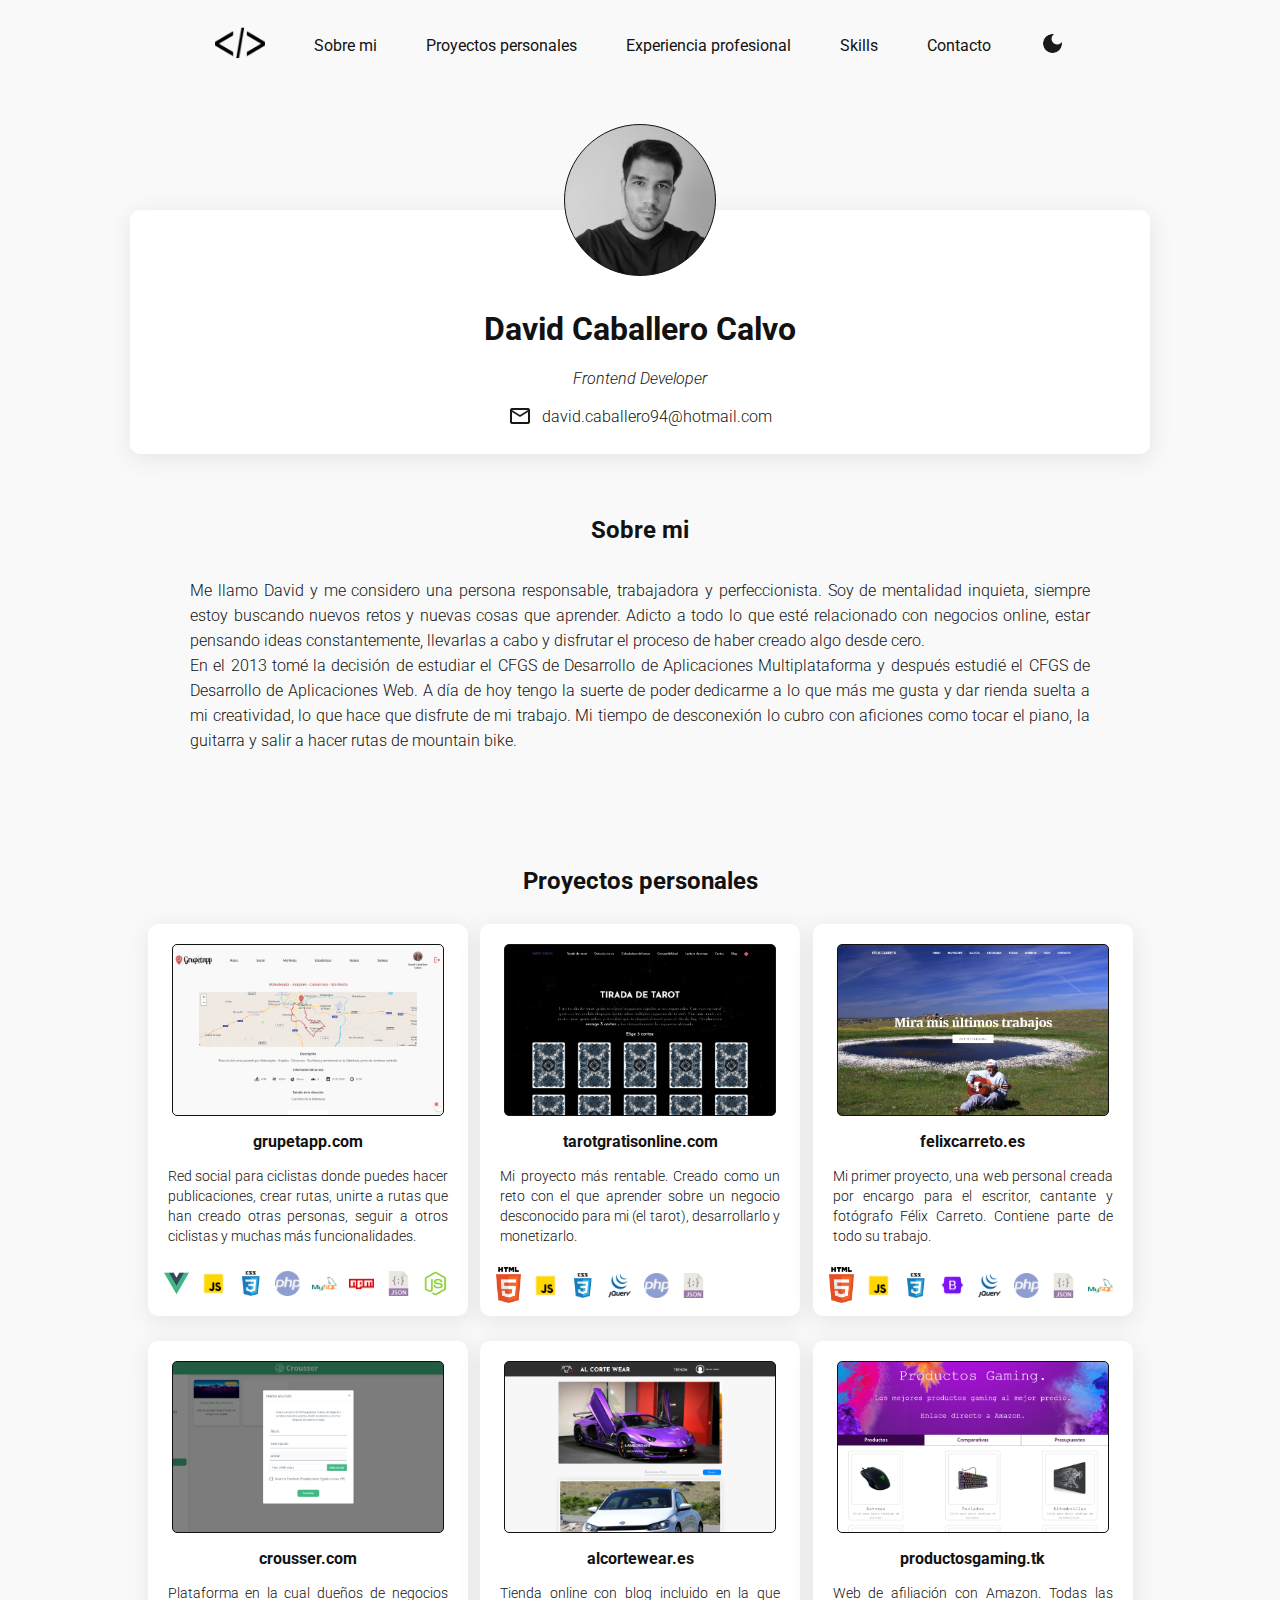
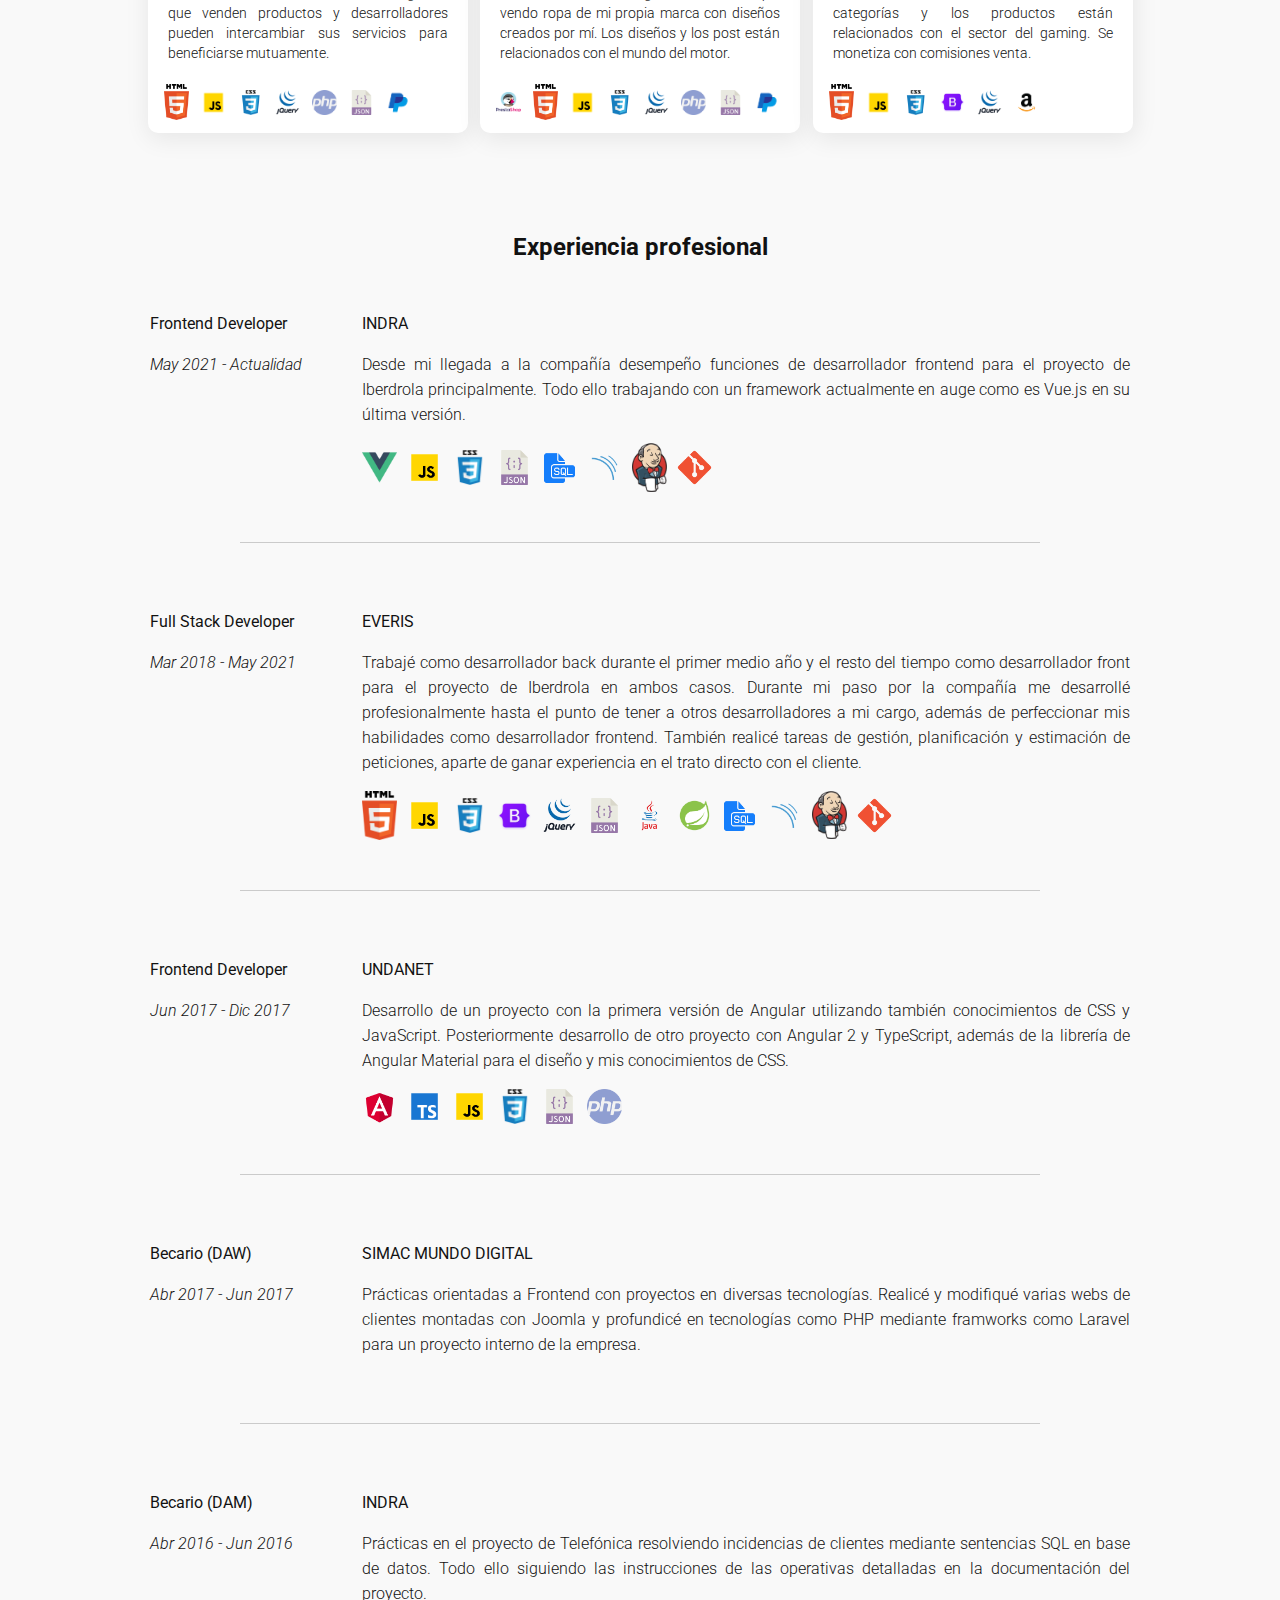
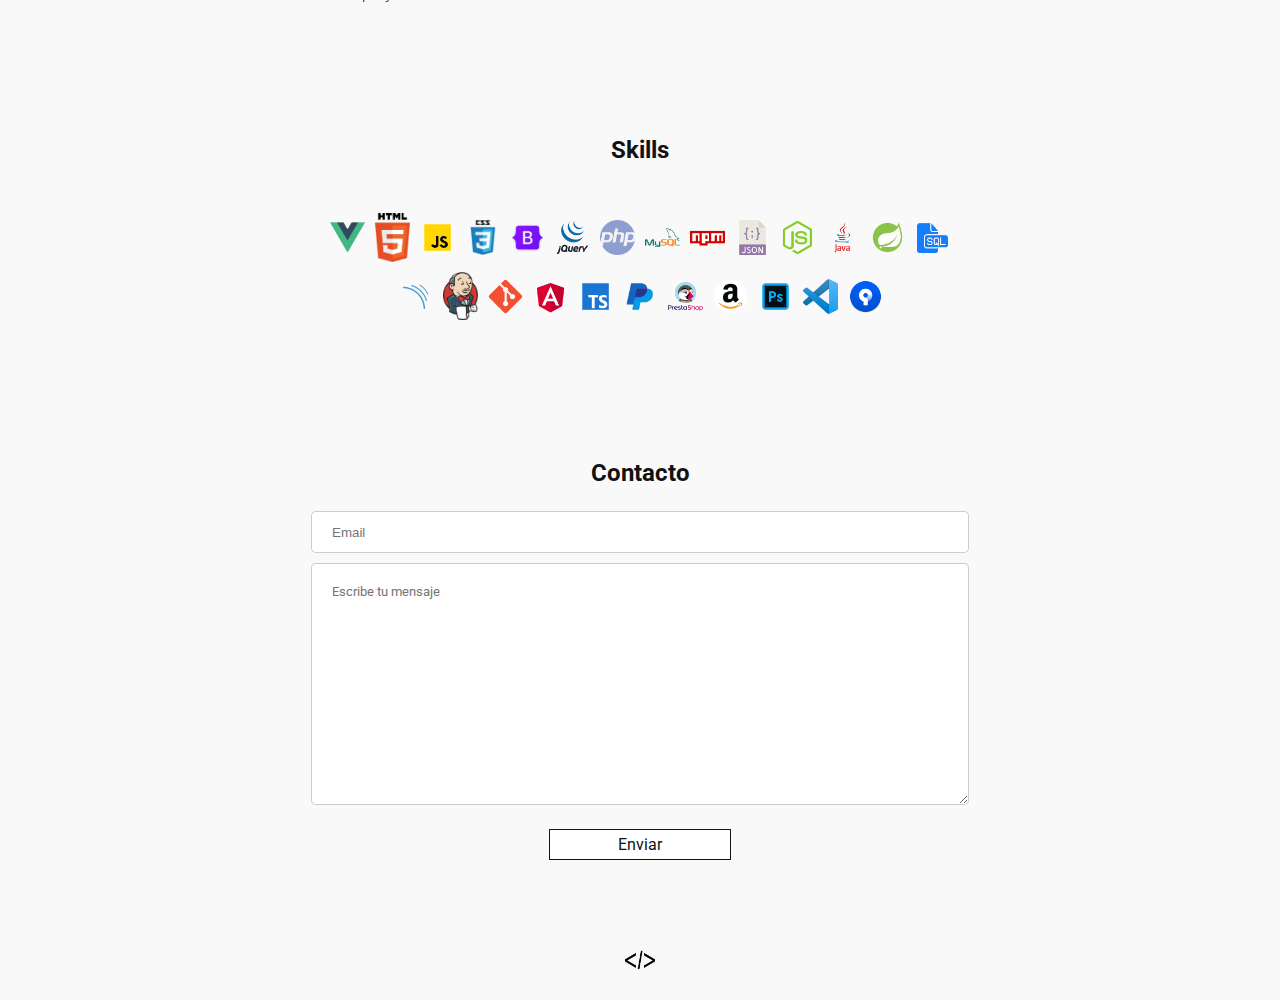
==== index.html @ 9287a6b8 "Sistema de emails terminado sin probar" ====
<!DOCTYPE html>
<html lang="es">
    <head>
        <title>David Caballero Calvo - Frontend Developer</title>
        <link rel="icon" type="image/png" href="img/fav.png">
        <meta charset="UTF-8">
        <meta name="title" content="David Caballero Calvo - Frontend Developer">
        <meta name="description" content="Me llamo David y me considero una persona responsable, trabajadora y perfeccionista. Soy de mentalidad inquieta, siempre estoy buscando nuevos retos y nuevas cosas que aprender. Adicto a todo lo que esté relacionado con negocios online, estar pensando ideas constantemente, llevarlas a cabo y disfrutar el proceso de haber creado algo desde cero. <br>En el 2013 tomé la decisión de estudiar el CFGS de Desarrollo de Aplicaciones Multiplataforma y después estudié el CFGS de Desarrollo de Aplicaciones Web. A día de hoy tengo la suerte de poder dedicarme a lo que más me gusta y dar rienda suelta a mi creatividad, lo que hace que disfrute de mi trabajo. Mi tiempo de desconexión lo cubro con aficiones como tocar el piano, la guitarra y salir a hacer rutas de mountain bike.">

        <script src="libs/jquery-3.2.1/jquery-latest.js"></script>
        <link rel="preconnect" href="https://fonts.googleapis.com">
        <link rel="preconnect" href="https://fonts.gstatic.com" crossorigin>
        <link href="https://fonts.googleapis.com/css2?family=Roboto:wght@100;300;400;500;700;900&display=swap" rel="stylesheet">
        <meta name="viewport" content= "width=device-width, user-scalable=no">

        <link id="link-css" href="css/index.css" rel="stylesheet" type="text/css"/>
        <script src="js/index.js"></script>
    </head>
    <body>
        <div class="header-desktop">
            <div class="item-header">
                <a href="#"><img id="icono-header" src="img/fav.png" alt="David Caballero"></a>
            </div>
            <div class="item-header"><a href="#sobre-mi">Sobre mi</a></div>
            <div class="item-header"><a href="#proyectos-personales">Proyectos personales</a></div>
            <div class="item-header"><a href="#experiencia-profesional">Experiencia profesional</a></div>
            <div class="item-header"><a href="#conocimientos">Skills</a></div>
            <div class="item-header"><a href="#contacto">Contacto</a></div>
            <div class="item-header">
                <div class="btn-cambio-fondo">
                    <img src="img/dark-icon.png" alt="Cambiar fondo">
                </div>
            </div>
        </div>
        <div class="header-movil">
            <div id="btn-menu" class="hamburger-menu">
                <div class="bar"></div>
            </div>
            <div class="item-header-movil">
                <a href="#"><img id="icono-header-movil" src="img/fav.png" alt="David Caballero"></a>
            </div>
            <div class="btn-cambio-fondo">
                <img src="img/dark-icon.png" alt="Cambiar fondo">
            </div>
        </div>
        <div class="menu-desplegable">
            <div class="item-header"><a href="#sobre-mi">Sobre mi</a></div>
            <div class="item-header"><a href="#proyectos-personales">Proyectos personales</a></div>
            <div class="item-header"><a href="#experiencia-profesional">Experiencia profesional</a></div>
            <div class="item-header"><a href="#conocimientos">Skills</a></div>
            <div class="item-header"><a href="#contacto">Contacto</a></div>
        </div>
        <div id="sobre-mi" class="seccion-info">
            <h1 class="titulo">David Caballero Calvo</h1>
            <h2 class="subtitulo">Frontend Developer</h2>
            <a class="email" href="mailto:david.caballero94@hotmail.com">
                <p class="box-email"><img src="img/email.png">david.caballero94@hotmail.com</p>
            </a>
        </div>
        <div class="img-perfil"></div>
        <div class="informacion">
            <p class="titulo-seccion">Sobre mi</p>
            <p class="parrafo-seccion">Me llamo David y me considero una persona responsable, trabajadora y perfeccionista. Soy de mentalidad inquieta, siempre estoy buscando nuevos retos y nuevas cosas que aprender. Adicto a todo lo que esté relacionado con negocios online, estar pensando ideas constantemente, llevarlas a cabo y disfrutar el proceso de haber creado algo desde cero. <br>En el 2013 tomé la decisión de estudiar el CFGS de Desarrollo de Aplicaciones Multiplataforma y después estudié el CFGS de Desarrollo de Aplicaciones Web. A día de hoy tengo la suerte de poder dedicarme a lo que más me gusta y dar rienda suelta a mi creatividad, lo que hace que disfrute de mi trabajo. Mi tiempo de desconexión lo cubro con aficiones como tocar el piano, la guitarra y salir a hacer rutas de mountain bike.</p>
        </div>
        <div id="proyectos-personales" class="seccion-proyectos">
            <p class="titulo-seccion">Proyectos personales</p>
            <div class="contenedor-proyectos">
                <div class="box-proyecto">
                    <div id="img-grupetapp" class="img-proyecto"></div>
                    <p class="titulo-proyecto"><a href="https://grupetapp.com" target="_blank">grupetapp.com</a></p>
                    <p class="descripcion-proyecto">Red social para ciclistas donde puedes hacer publicaciones, crear rutas, unirte a rutas que han creado otras personas, seguir a otros ciclistas y muchas más funcionalidades.</p>
                    <div class="tecnologias-proyecto">
                        <img src="img/vue.png" alt="Vue.js" title="Vue.js">
                        <img src="img/js.png" alt="Javascript" title="Javascript">
                        <img src="img/css.png" alt="CSS" title="CSS">
                        <img src="img/php.png" alt="PHP" title="PHP">
                        <img src="img/mysql.png" alt="MySQL" title="MySQL">
                        <img src="img/npm.png" alt="NPM" title="NPM">
                        <img src="img/json.png" alt="JSON" title="JSON">
                        <img src="img/node.png" alt="Node.js" title="Node.js">
                    </div>
                </div>
                <div class="box-proyecto">
                    <div id="img-tarot" class="img-proyecto"></div>
                    <p class="titulo-proyecto"><a href="http://tarotgratisonline.com/" target="_blank">tarotgratisonline.com</a></p>
                    <p class="descripcion-proyecto">Mi proyecto más rentable. Creado como un reto con el que aprender sobre un negocio desconocido para mi (el tarot), desarrollarlo y monetizarlo.</p>
                    <div class="tecnologias-proyecto">
                        <img src="img/html.png" alt="HTML" title="HTML">
                        <img src="img/js.png" alt="Javascript" title="Javascript">
                        <img src="img/css.png" alt="CSS" title="CSS">
                        <img src="img/jquery.png" alt="JQuery" title="JQuery">
                        <img src="img/php.png" alt="PHP" title="PHP">
                        <img src="img/json.png" alt="JSON" title="JSON">
                    </div>
                </div>
                <div class="box-proyecto">
                    <div id="img-felix" class="img-proyecto"></div>
                    <p class="titulo-proyecto"><a href="http://felixcarreto.es/" target="_blank">felixcarreto.es</a></p>
                    <p class="descripcion-proyecto">Mi primer proyecto, una web personal creada por encargo para el escritor, cantante y fotógrafo Félix Carreto. Contiene parte de todo su trabajo.</p>
                    <div class="tecnologias-proyecto">
                        <img src="img/html.png" alt="HTML" title="HTML">
                        <img src="img/js.png" alt="Javascript" title="Javascript">
                        <img src="img/css.png" alt="CSS" title="CSS">
                        <img src="img/bootstrap.png" alt="Bootstrap" title="Bootstrap">
                        <img src="img/jquery.png" alt="JQuery" title="JQuery">
                        <img src="img/php.png" alt="PHP" title="PHP">
                        <img src="img/json.png" alt="JSON" title="JSON">
                        <img src="img/mysql.png" alt="MySQL" title="MySQL">
                    </div>
                </div>
                <div class="box-proyecto">
                    <div id="img-crousser" class="img-proyecto"></div>
                    <p class="titulo-proyecto"><a href="https://crousser.com/" target="_blank">crousser.com</a></p>
                    <p class="descripcion-proyecto">Plataforma en la cual dueños de negocios que venden productos y desarrolladores pueden intercambiar sus servicios para beneficiarse mutuamente.</p>
                    <div class="tecnologias-proyecto">
                        <img src="img/html.png" alt="HTML" title="HTML">
                        <img src="img/js.png" alt="Javascript" title="Javascript">
                        <img src="img/css.png" alt="CSS" title="CSS">
                        <img src="img/jquery.png" alt="JQuery" title="JQuery">
                        <img src="img/php.png" alt="PHP" title="PHP">
                        <img src="img/json.png" alt="JSON" title="JSON">
                        <img src="img/paypal.png" alt="PayPal" title="PayPal">
                    </div>
                </div>
                <div class="box-proyecto">
                    <div id="img-acw" class="img-proyecto"></div>
                    <p class="titulo-proyecto"><a href="http://alcortewear.es/blog" target="_blank">alcortewear.es</a></p>
                    <p class="descripcion-proyecto">Tienda online con blog incluido en la que vendo ropa de mi propia marca con diseños creados por mí. Los diseños y los post están relacionados con el mundo del motor.</p>
                    <div class="tecnologias-proyecto">
                        <img src="img/prestashop.png" alt="PrestaShop" title="PrestaShop">
                        <img src="img/html.png" alt="HTML" title="HTML">
                        <img src="img/js.png" alt="Javascript" title="Javascript">
                        <img src="img/css.png" alt="CSS" title="CSS">
                        <img src="img/jquery.png" alt="JQuery" title="JQuery">
                        <img src="img/php.png" alt="PHP" title="PHP">
                        <img src="img/json.png" alt="JSON" title="JSON">
                        <img src="img/paypal.png" alt="PayPal" title="PayPal">
                    </div>
                </div>
                <div class="box-proyecto">
                    <div id="img-gaming" class="img-proyecto"></div>
                    <p class="titulo-proyecto"><a href="#" target="_blank">productosgaming.tk</a></p>
                    <p class="descripcion-proyecto">Web de afiliación con Amazon. Todas las categorías y los productos están relacionados con el sector del gaming. Se monetiza con comisiones venta.</p>
                    <div class="tecnologias-proyecto">
                        <img src="img/html.png" alt="HTML" title="HTML">
                        <img src="img/js.png" alt="Javascript" title="Javascript">
                        <img src="img/css.png" alt="CSS" title="CSS">
                        <img src="img/bootstrap.png" alt="Bootstrap" title="Bootstrap">
                        <img src="img/jquery.png" alt="JQuery" title="JQuery">
                        <img src="img/amazon.png" alt="Amazon" title="Amazon">
                    </div>
                </div>
            </div>
        </div>
        <div id="experiencia-profesional" class="seccion-experiencia">
            <p class="titulo-seccion">Experiencia profesional</p>
            <div class="box-experiencia">
                <div class="columna-principal">
                    <p><strong>Frontend Developer</strong></p>
                    <p><i>May 2021 - Actualidad</i></p>
                </div>
                <div class="columna-secundaria">
                    <p><strong>INDRA</strong></p>
                    <p>Desde mi llegada a la compañía desempeño funciones de desarrollador frontend para el proyecto de Iberdrola principalmente. Todo ello trabajando con un framework actualmente en auge como es Vue.js en su última versión.</p>
                    <div class="skills-experiencia">
                        <img src="img/vue.png" alt="Vue.js" title="Vue.js">
                        <img src="img/js.png" alt="Javascript" title="Javascript">
                        <img src="img/css.png" alt="CSS" title="CSS">
                        <img src="img/json.png" alt="JSON" title="JSON">
                        <img src="img/sql.png" alt="SQL" title="SQL">
                        <img src="img/sonar.png" alt="SonarQube" title="SonarQube">
                        <img src="img/jenkins.png" alt="Jenkins" title="Jenkins">
                        <img src="img/git.png" alt="Git" title="Git">
                    </div>
                </div>
            </div>
            <div class="separador"></div>
            <div class="box-experiencia">
                <div class="columna-principal">
                    <p><strong>Full Stack Developer</strong></p>
                    <p><i>Mar 2018 - May 2021</i></p>
                </div>
                <div class="columna-secundaria">
                    <p><strong>EVERIS</strong></p>
                    <p>Trabajé como desarrollador back durante el primer medio año y el resto del tiempo como desarrollador front para el proyecto de Iberdrola en ambos casos. Durante mi paso por la compañía me desarrollé profesionalmente hasta el punto de tener a otros desarrolladores a mi cargo, además de perfeccionar mis habilidades como desarrollador frontend. También realicé tareas de gestión, planificación y estimación de peticiones, aparte de ganar experiencia en el trato directo con el cliente.</p>
                    <div class="skills-experiencia">
                        <img src="img/html.png" alt="HTML" title="HTML">
                        <img src="img/js.png" alt="Javascript" title="Javascript">
                        <img src="img/css.png" alt="CSS" title="CSS">
                        <img src="img/bootstrap.png" alt="Bootstrap" title="Bootstrap">
                        <img src="img/jquery.png" alt="JQuery" title="JQuery">
                        <img src="img/json.png" alt="JSON" title="JSON">
                        <img src="img/java.png" alt="Java" title="Java">
                        <img src="img/spring.png" alt="Spring" title="Spring">
                        <img src="img/sql.png" alt="SQL" title="SQL">
                        <img src="img/sonar.png" alt="SonarQube" title="SonarQube">
                        <img src="img/jenkins.png" alt="Jenkins" title="Jenkins">
                        <img src="img/git.png" alt="Git" title="Git">
                    </div>
                </div>
            </div>
            <div class="separador"></div>
            <div class="box-experiencia">
                <div class="columna-principal">
                    <p><strong>Frontend Developer</strong></p>
                    <p><i>Jun 2017 - Dic 2017</i></p>
                </div>
                <div class="columna-secundaria">
                    <p><strong>UNDANET</strong></p>
                    <p>Desarrollo de un proyecto con la primera versión de Angular utilizando también conocimientos de CSS y JavaScript. Posteriormente desarrollo de otro proyecto con Angular 2 y TypeScript, además de la librería de Angular Material para el diseño y mis conocimientos de CSS.</p>
                    <div class="skills-experiencia">
                        <img src="img/angular.png" alt="Angular" title="Angular">
                        <img src="img/ts.png" alt="TypeScript" title="TypeScript">
                        <img src="img/js.png" alt="Javascript" title="Javascript">
                        <img src="img/css.png" alt="CSS" title="CSS">
                        <img src="img/json.png" alt="JSON" title="JSON">
                        <img src="img/php.png" alt="PHP" title="PHP">
                    </div>
                </div>
            </div>
            <div class="separador"></div>
            <div class="box-experiencia">
                <div class="columna-principal">
                    <p><strong>Becario (DAW)</strong></p>
                    <p><i>Abr 2017 - Jun 2017</i></p>
                </div>
                <div class="columna-secundaria">
                    <p><strong>SIMAC MUNDO DIGITAL</strong></p>
                    <p>Prácticas orientadas a Frontend con proyectos en diversas tecnologías. Realicé y modifiqué varias webs de clientes montadas con Joomla y profundicé en tecnologías como PHP mediante framworks como Laravel para un proyecto interno de la empresa.</p>
                </div>
            </div>
            <div class="separador"></div>
            <div class="box-experiencia">
                <div class="columna-principal">
                    <p><strong>Becario (DAM)</strong></p>
                    <p><i>Abr 2016 - Jun 2016</i></p>
                </div>
                <div class="columna-secundaria">
                    <p><strong>INDRA</strong></p>
                    <p>Prácticas en el proyecto de Telefónica resolviendo incidencias de clientes mediante sentencias SQL en base de datos. Todo ello siguiendo las instrucciones de las operativas detalladas en la documentación del proyecto.</p>
                </div>
            </div>
        </div>
        <div id="conocimientos" class="seccion-conocimientos">
            <p class="titulo-seccion">Skills</p>
            <div class="box-skills">
                <img src="img/vue.png" alt="Vue.js" title="Vue.js">
                <img src="img/html.png" alt="HTML" title="HTML">
                <img src="img/js.png" alt="Javascript" title="Javascript">
                <img src="img/css.png" alt="CSS" title="CSS">
                <img src="img/bootstrap.png" alt="Bootstrap" title="Bootstrap">
                <img src="img/jquery.png" alt="JQuery" title="JQuery">
                <img src="img/php.png" alt="PHP" title="PHP">
                <img src="img/mysql.png" alt="MySQL" title="MySQL">
                <img src="img/npm.png" alt="NPM" title="NPM">
                <img src="img/json.png" alt="JSON" title="JSON">
                <img src="img/node.png" alt="Node.js" title="Node.js">
                <img src="img/java.png" alt="Java" title="Java">
                <img src="img/spring.png" alt="Spring" title="Spring">
                <img src="img/sql.png" alt="SQL" title="SQL">
                <img src="img/sonar.png" alt="SonarQube" title="SonarQube">
                <img src="img/jenkins.png" alt="Jenkins" title="Jenkins">
                <img src="img/git.png" alt="Git" title="Git">
                <img src="img/angular.png" alt="Angular" title="Angular">
                <img src="img/ts.png" alt="TypeScript" title="TypeScript">
                <img src="img/paypal.png" alt="PayPal" title="PayPal">
                <img src="img/prestashop.png" alt="PrestaShop" title="PrestaShop">
                <img src="img/amazon.png" alt="Amazon" title="Amazon">
                <img src="img/photoshop.png" alt="Photoshop" title="Photoshop">
                <img src="img/vscode.png" alt="VS Code" title="VS Code">
                <img src="img/sourcetree.png" alt="Sourcetree" title="Sourcetree">
            </div>
        </div>
        <div id="contacto" class="seccion-contacto">
            <p class="titulo-seccion">Contacto</p>
            <input id="email" class="input-email" type="email" placeholder="Email">
            <textarea class="input-mensaje" name="mensaje" id="mensaje" placeholder="Escribe tu mensaje" maxlength="5000"></textarea>
            <p class="msg-error">Los campos email y mensaje son obligatorios</p>
            <p class="msg-success">Su mensaje ha sido enviado</p>
            <div class="btn-enviar">Enviar</div>
        </div>
        <div class="footer">
            <a href="#"><img src="img/fav.png"></a>
        </div>
    </body>
</html>
---- css/index.css ----
body {
    background-color: #f9f9f9;
    font-family: 'Roboto', sans-serif;
    color: #121212;
    padding: 0;
    margin: 0;
}

a {
    color: #121212;
    cursor: pointer;
    text-decoration: none;
}

.header-desktop {
    max-width: 900px;
    height: 50px;
    display: flex;
    align-items: center;
    justify-content: space-around;
    flex-wrap: nowrap;
    margin: 0 auto;
    margin-top: 20px;
}

.item-header {
    cursor: pointer;
}

.item-header-movil img {
    width: 30px;
    margin-left: -23px;
}

.item-header:hover {
    text-decoration: underline;
}

.item-header img {
    width: 50px;
}

.btn-cambio-fondo img {
    width: 25px;
    opacity: 0.9;
    cursor: pointer;
}

.header-movil {
    display: none;
}

.menu-desplegable {
    display: none;
}

.seccion-info {
    width: 90%;
    max-width: 1000px;
    min-height: 100px;
    margin: 0 auto;
    border-radius: 10px;
    background-color: #ffffff;
    -webkit-box-shadow: 1px 5px 25px 1px rgba(0,0,0,0.08); 
    box-shadow: 1px 5px 25px 1px rgba(0,0,0,0.08);
    margin-top: 140px;
    padding: 10px;
    text-align: center;
}

.img-perfil {
    width: 150px;
    height: 150px;
    margin: 0 auto;
    border-radius: 100px;
    border: 1px solid #121212;
    background-color: #ffffff;
    margin-top: -330px;
    margin-bottom: 240px;
    background-image: url('../img/perfil.png');
    background-position: center;
    background-size: cover;
    background-repeat: no-repeat;
}

.titulo {
    width: 100%;
    margin-top: 90px;
}

.subtitulo {
    width: 100%;
    margin-top: 20px;
    font-size: 16px;
    font-weight: 300;
    font-style: italic;
}

.box-email {
    display: flex;
    align-items: center;
    justify-content: center;
    flex-wrap: nowrap;
}

.email {
    width: 100%;
    margin-top: 20px;
    font-size: 16px;
    font-weight: 300;
}

.email img {
    width: 24px;
    opacity: 0.9;
    margin-right: 10px;
}

.titulo-seccion {
    width: 100%;
    font-size: 24px;
    font-weight: 700;
    text-align: center;
}

.parrafo-seccion {
    max-width: 900px;
    margin: 0 auto;
    font-size: 16px;
    font-weight: 300;
    line-height: 25px;
    text-align: justify;
    padding: 10px;
}

.seccion-experiencia {
    max-width: 1000px;
    margin: 0 auto;
    margin-top: 70px;
}

.box-experiencia {
    display: flex;
    align-items: flex-start;
    justify-content: center;
    flex-wrap: nowrap;
    font-size: 16px;
    font-weight: 300;
    line-height: 25px;
    text-align: justify;
}

.columna-principal {
    width: 20%;
    padding: 10px;
    text-align: left;
}

.columna-secundaria {
    width: 80%;
    padding: 10px;
}

.skills-experiencia {
    display: flex;
    align-items: center;
    justify-content: flex-start;
    flex-wrap: wrap;
}

.skills-experiencia img {
    width: 35px;
    margin-right: 10px;
}

.separador {
    width: 80%;
    height: 1px;
    margin: 0 auto;
    background-color: #121212;
    opacity: 0.2;
    margin-top: 40px;
    margin-bottom: 40px;
}

.seccion-proyectos {
    max-width: 1000px;
    margin: 0 auto;
    margin-top: 70px;
    padding: 10px;
}

.contenedor-proyectos {
    display: flex;
    align-items: center;
    justify-content: space-evenly;
    flex-wrap: wrap;
}

.box-proyecto {
    width: 300px;
    margin: 5px;
    margin-bottom: 20px;
    background-color: #ffffff;
    padding: 10px;
    border-radius: 10px;
    -webkit-box-shadow: 1px 5px 25px 1px rgba(0,0,0,0.08); 
    box-shadow: 1px 5px 25px 1px rgba(0,0,0,0.08);
}

.img-proyecto {
    width: 270px;
    height: 170px;
    margin: 0 auto;
    margin-top: 10px;
    border: 1px solid #121212;
    border-radius: 5px;
    background-size: cover;
    background-position: center;
    background-repeat: no-repeat;
}

.titulo-proyecto {
    width: auto;
    font-size: 16px;
    font-weight: 700;
    line-height: 20px;
    text-align: center;
    margin-bottom: -10px;
}

.titulo-proyecto:hover {
    text-decoration: underline;
}

.descripcion-proyecto {
    width: auto;
    height: 80px;
    font-size: 14px;
    font-weight: 300;
    line-height: 20px;
    text-align: justify;
    padding: 10px;
    margin-bottom: -10px;
}

.tecnologias-proyecto {
    height: 45px;
    display: flex;
    align-items: center;
    justify-content: flex-start;
    flex-wrap: wrap;
    margin-top: 15px;
}

.tecnologias-proyecto img {
    width: 25px;
    margin: 6px;
}

.seccion-conocimientos {
    max-width: 700px;
    margin: 0 auto;
    margin-top: 70px;
    padding: 10px;
}

.box-skills {
    display: flex;
    align-items: center;
    justify-content: center;
    flex-wrap: wrap;
    padding: 20px;
}

.box-skills img {
    width: 35px;
    margin: 5px;
}

.footer {
    width: auto;
    margin-top: 50px;
    height: 80px;
    text-align: center;
}

.footer img {
    width: 30px;
    margin: 0 auto;
    margin-top: 25px;
}

.seccion-contacto {
    max-width: 700px;
    margin: 0 auto;
    margin-top: 70px;
    padding: 10px;
    display: block;
    text-align: center;
}

.input-email {
    width: 88%;
    height: 40px;
    margin: 0 auto;
    border: 1px solid #1e1e1e3a;
    border-radius: 5px;
    padding: 0px 20px;
    outline: 0;
}

.input-mensaje {
    width: 88%;
    min-height: 200px;
    margin: 0 auto;
    margin-top: 10px;
    border: 1px solid #1e1e1e3a;
    border-radius: 5px;
    padding: 20px;
    outline: 0;
    font-family: 'Roboto', sans-serif;
}

.btn-enviar {
    width: 170px;
    margin: 0 auto;
    margin-top: 20px;
    padding: 5px;
    border: 1px solid #121212;
    background-color: #ffffff;
    cursor: pointer;
}

.msg-error {
    display: none;
    width: auto;
    margin: 10px;
    color: #ff6e6e;
}

.msg-success {
    display: none;
    width: auto;
    margin: 10px;
    color: #49ce6b;
}

@media (max-width: 768px) {
    .header-desktop {
        display: none;
    }

    .header-movil {
        position: sticky;
        max-width: 768px;
        height: 50px;
        display: flex;
        align-items: center;
        justify-content: space-between;
        flex-wrap: nowrap;
        margin: 0 auto;
        top: 0;
        padding: 10px 20px 0px 20px;
        background-color: #f9f9f9;
        -webkit-box-shadow: 1px 5px 25px 1px rgba(0,0,0,0.08); 
        box-shadow: 1px 5px 25px 1px rgba(0,0,0,0.08);
        z-index: 1;
    }

    .menu-desplegable {
        display: none;
        width: calc(100% - 20px);
        position: fixed;
        background-color: #f9f9f9;
        padding: 10px;
        padding-bottom: 20px;
        text-align: center;
        z-index: 2;
        border-bottom: 1px solid #1e1e1e1a;
    }

    .menu-desplegable .item-header {
        padding: 10px;
    }

    .img-perfil {
        width: 120px;
        height: 120px;
        margin-top: -280px;
        margin-bottom: 200px;
    }

    .seccion-info {
        margin-top: 100px;
    }

    .titulo {
        font-size: 24px;
        margin-top: 70px;
    }

    .box-experiencia {
        display: block;
    }

    .columna-principal {
        width: auto;
        text-align: center;
    }
    
    .columna-secundaria {
        width: auto;
        margin-top: -40px;
    }

    .skills-experiencia {
        justify-content: center;
    }

    /* ANIMACION HAMBURGUESA */
    .hamburger-menu {
        margin-top: -20px;
        margin-right: 10px;
        width: 40px;
        height: 40px;
        cursor: pointer;
    }
    
    .bar,
    .bar:after,
    .bar:before {
        width: 30px;
        height: 2px;
    }
    
    .bar {
        position: relative;
        transform: translateY(25px);
        background: #121212;
        transition: all 0ms 300ms;
    }
    .bar.animate {
        background: rgba(255, 255, 255, 0);
    }
    
    .bar:before {
        content: "";
        position: absolute;
        left: 0;
        bottom: 10px;
        background: #121212;
        transition: bottom 300ms 300ms cubic-bezier(0.23, 1, 0.32, 1), transform 300ms cubic-bezier(0.23, 1, 0.32, 1);
    }
    
    .bar:after {
        content: "";
        position: absolute;
        left: 0;
        top: 10px;
        background: #121212;
        transition: top 300ms 300ms cubic-bezier(0.23, 1, 0.32, 1), transform 300ms cubic-bezier(0.23, 1, 0.32, 1);
    }
    
    .bar.animate:after {
        top: 0;
        transform: rotate(45deg);
        transition: top 300ms cubic-bezier(0.23, 1, 0.32, 1), transform 300ms 300ms cubic-bezier(0.23, 1, 0.32, 1);
    }
    
    .bar.animate:before {
        bottom: 0;
        transform: rotate(-45deg);
        transition: bottom 300ms cubic-bezier(0.23, 1, 0.32, 1), transform 300ms 300ms cubic-bezier(0.23, 1, 0.32, 1);
    }
    /* FIN ANIMACION HAMBURGUESA */
}

#img-grupetapp {
    background-image: url('../img/grupetapp.png');
}

#img-tarot {
    background-image: url('../img/tarot.png');
}

#img-felix {
    background-image: url('../img/felix.png');
}

#img-crousser {
    background-image: url('../img/crousser.png');
}

#img-acw {
    background-image: url('../img/acw.png');
}

#img-gaming {
    background-image: url('../img/gaming.png');
}
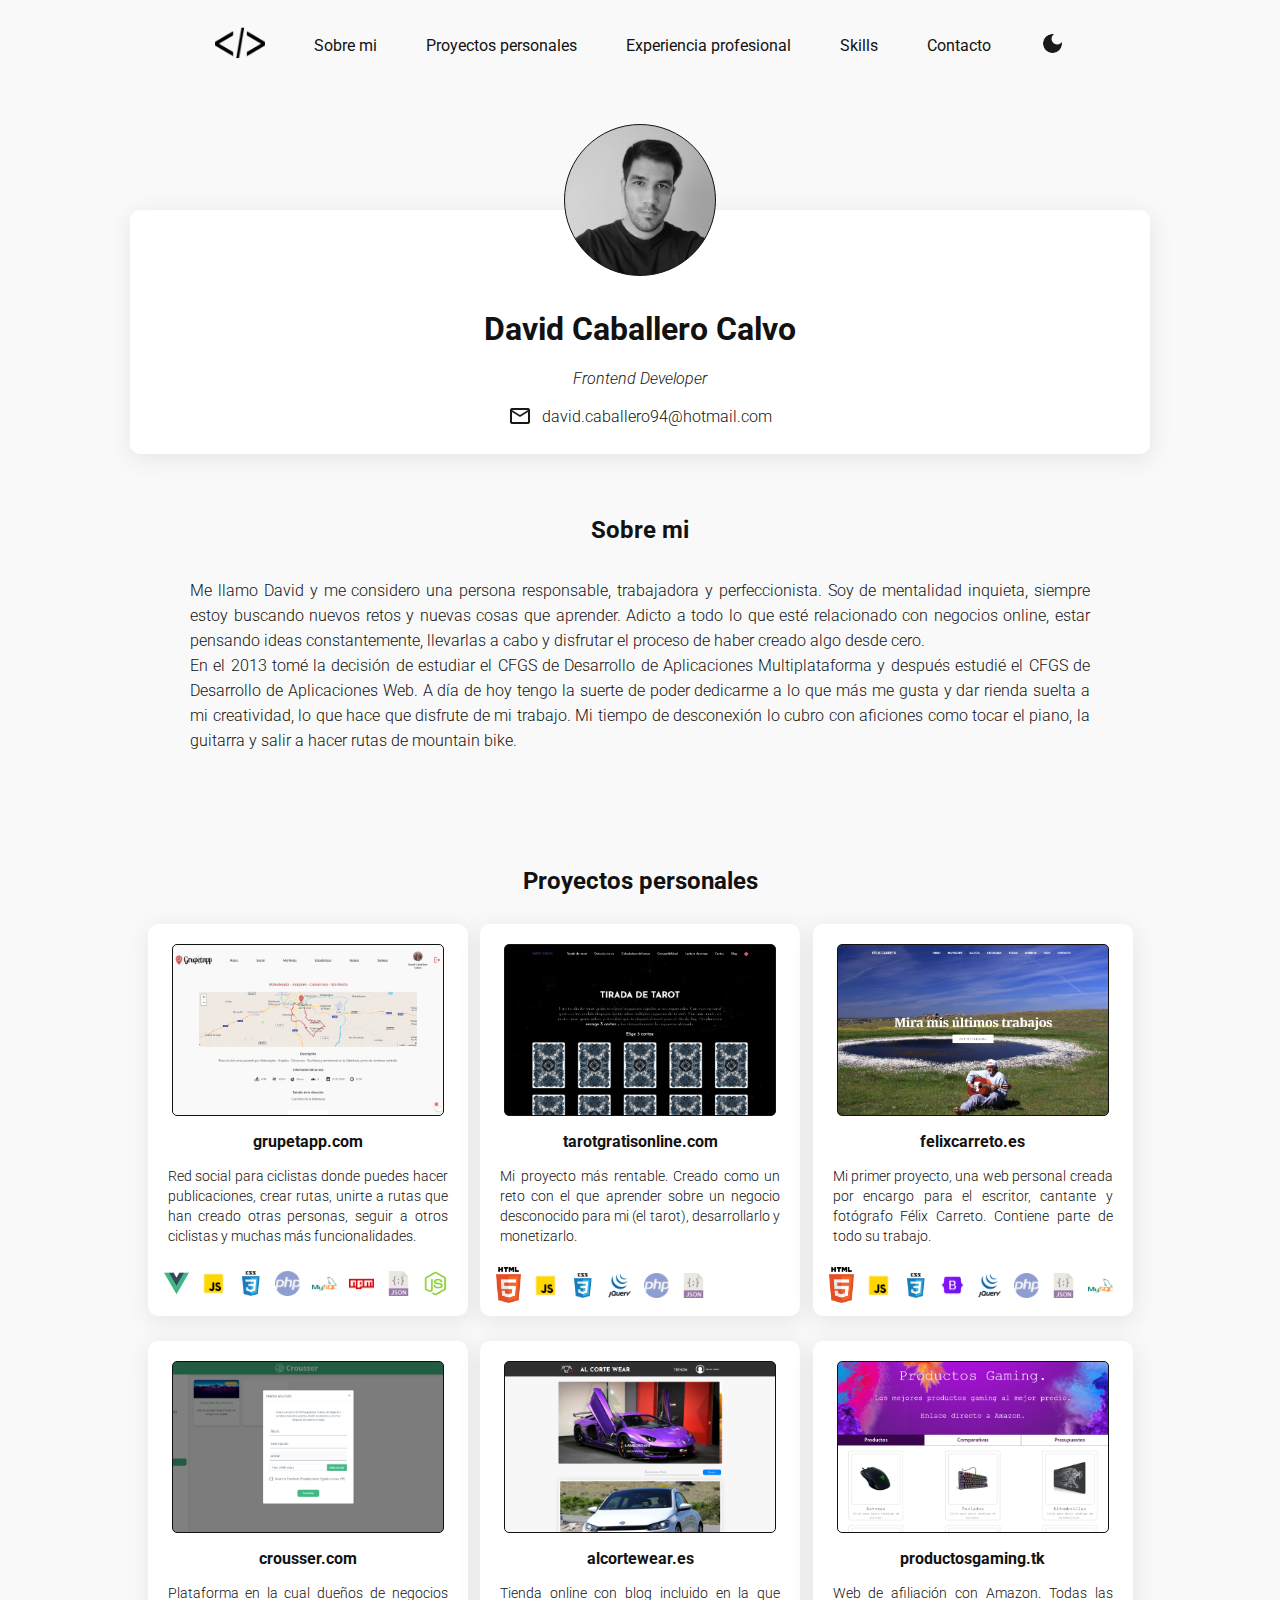
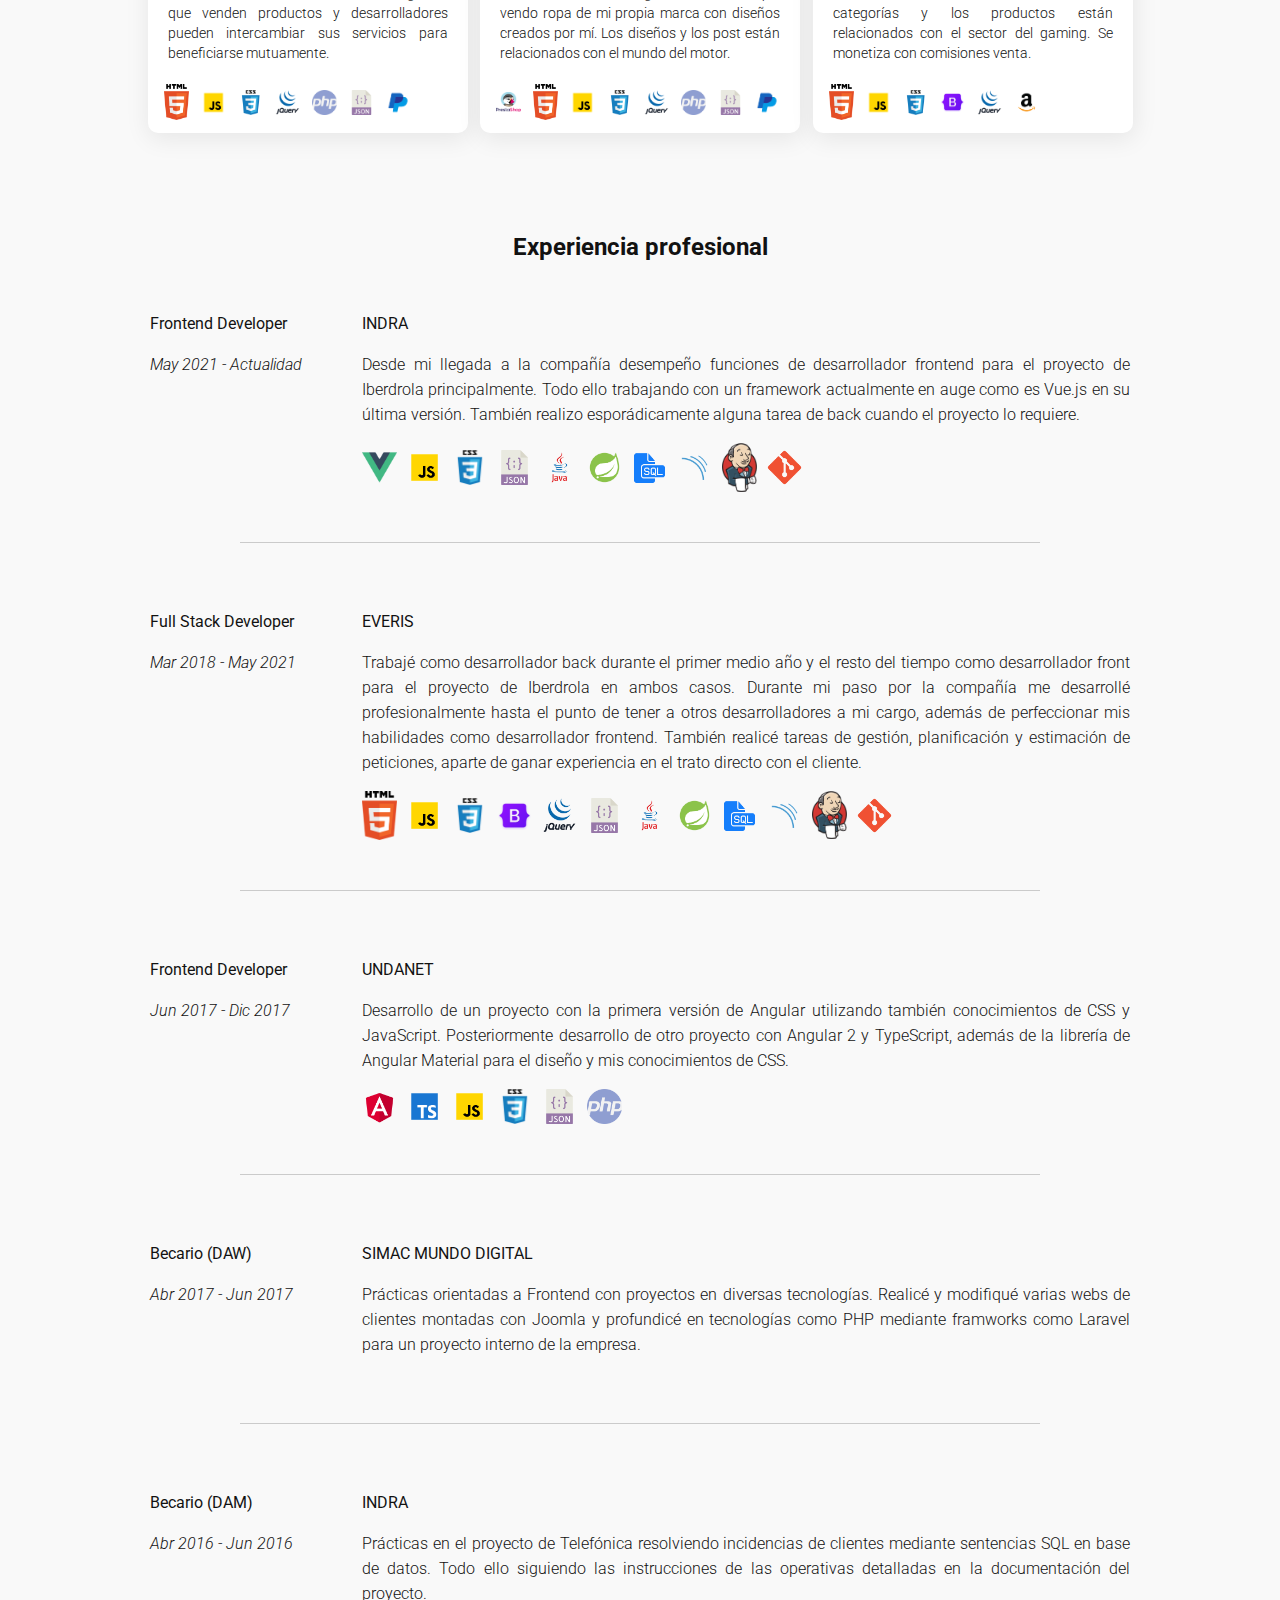
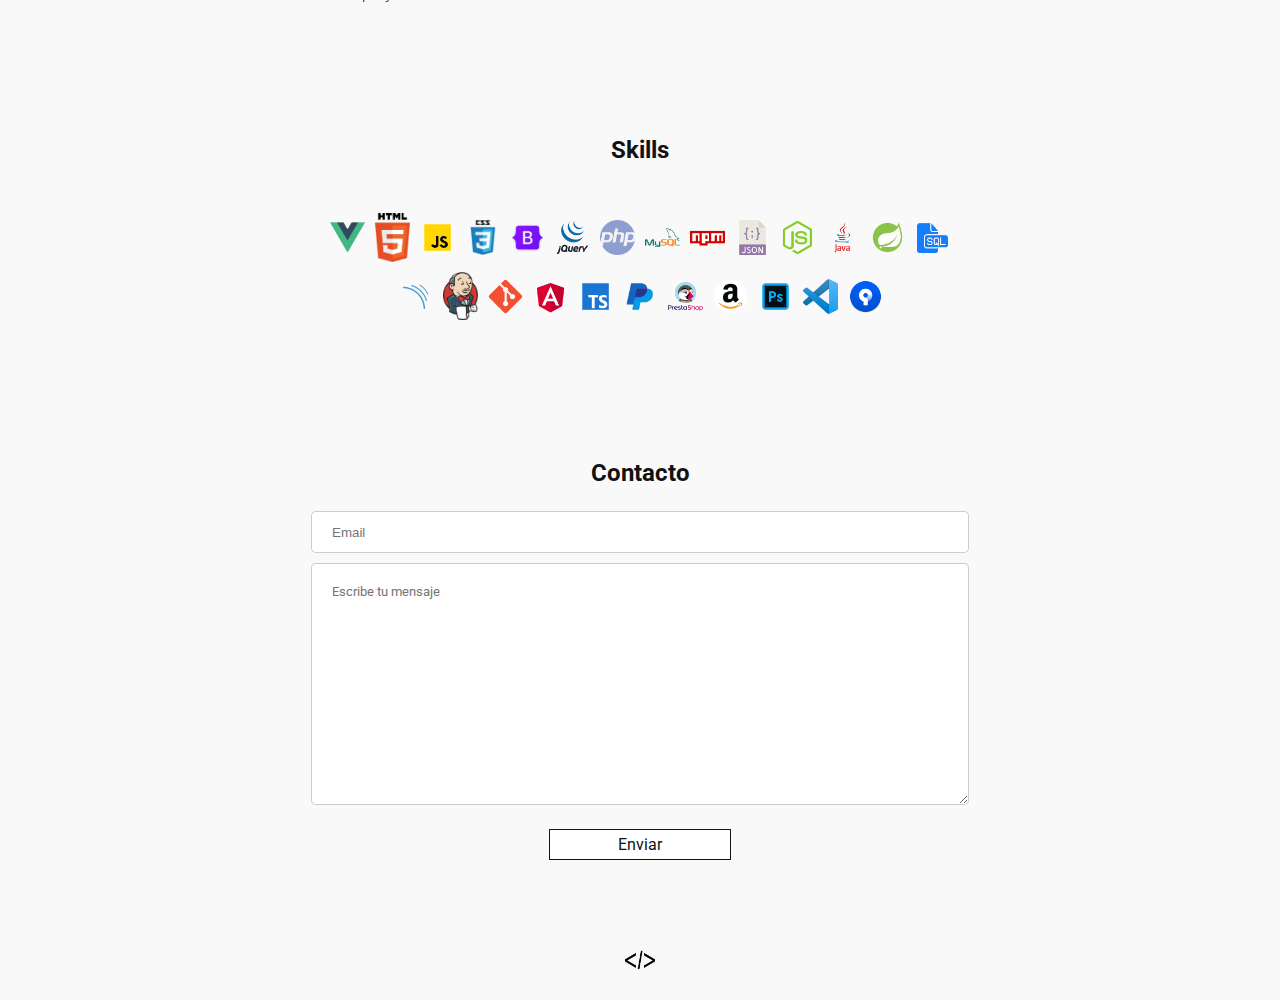
==== commit 7dc28a2e: "Página estable en producción y mail funcionando" ====
--- a/index.html
+++ b/index.html
@@ -161,12 +161,14 @@
                 </div>
                 <div class="columna-secundaria">
                     <p><strong>INDRA</strong></p>
-                    <p>Desde mi llegada a la compañía desempeño funciones de desarrollador frontend para el proyecto de Iberdrola principalmente. Todo ello trabajando con un framework actualmente en auge como es Vue.js en su última versión.</p>
+                    <p>Desde mi llegada a la compañía desempeño funciones de desarrollador frontend para el proyecto de Iberdrola principalmente. Todo ello trabajando con un framework actualmente en auge como es Vue.js en su última versión. También realizo esporádicamente alguna tarea de back cuando el proyecto lo requiere.</p>
                     <div class="skills-experiencia">
                         <img src="img/vue.png" alt="Vue.js" title="Vue.js">
                         <img src="img/js.png" alt="Javascript" title="Javascript">
                         <img src="img/css.png" alt="CSS" title="CSS">
                         <img src="img/json.png" alt="JSON" title="JSON">
+                        <img src="img/java.png" alt="Java" title="Java">
+                        <img src="img/spring.png" alt="Spring" title="Spring">
                         <img src="img/sql.png" alt="SQL" title="SQL">
                         <img src="img/sonar.png" alt="SonarQube" title="SonarQube">
                         <img src="img/jenkins.png" alt="Jenkins" title="Jenkins">
@@ -277,6 +279,7 @@
             <textarea class="input-mensaje" name="mensaje" id="mensaje" placeholder="Escribe tu mensaje" maxlength="5000"></textarea>
             <p class="msg-error">Los campos email y mensaje son obligatorios</p>
             <p class="msg-success">Su mensaje ha sido enviado</p>
+            <p class="msg-sending">Enviando...</p>
             <div class="btn-enviar">Enviar</div>
         </div>
         <div class="footer">
--- a/css/index.css
+++ b/css/index.css
@@ -344,6 +344,13 @@
     width: auto;
     margin: 10px;
     color: #49ce6b;
+}
+
+.msg-sending {
+    display: none;
+    width: auto;
+    margin: 10px;
+    color: #121212;
 }
 
 @media (max-width: 768px) {
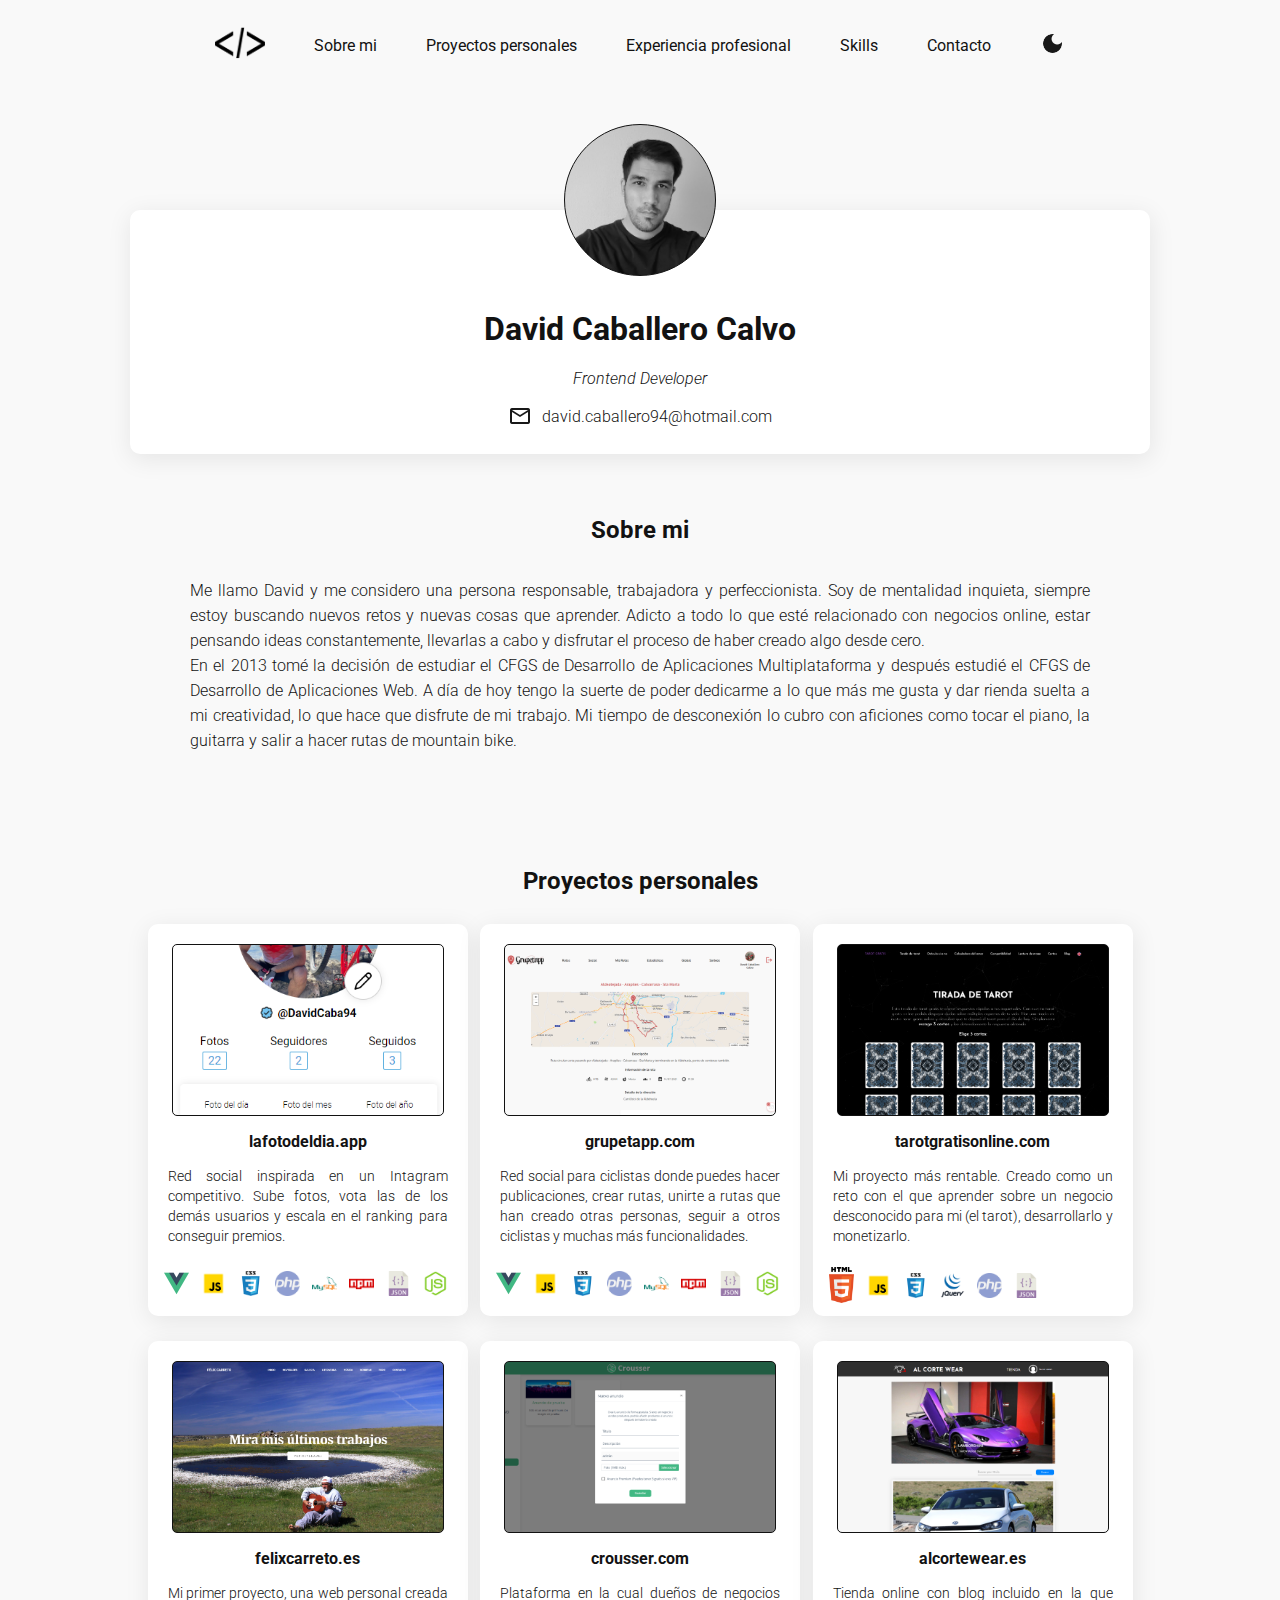
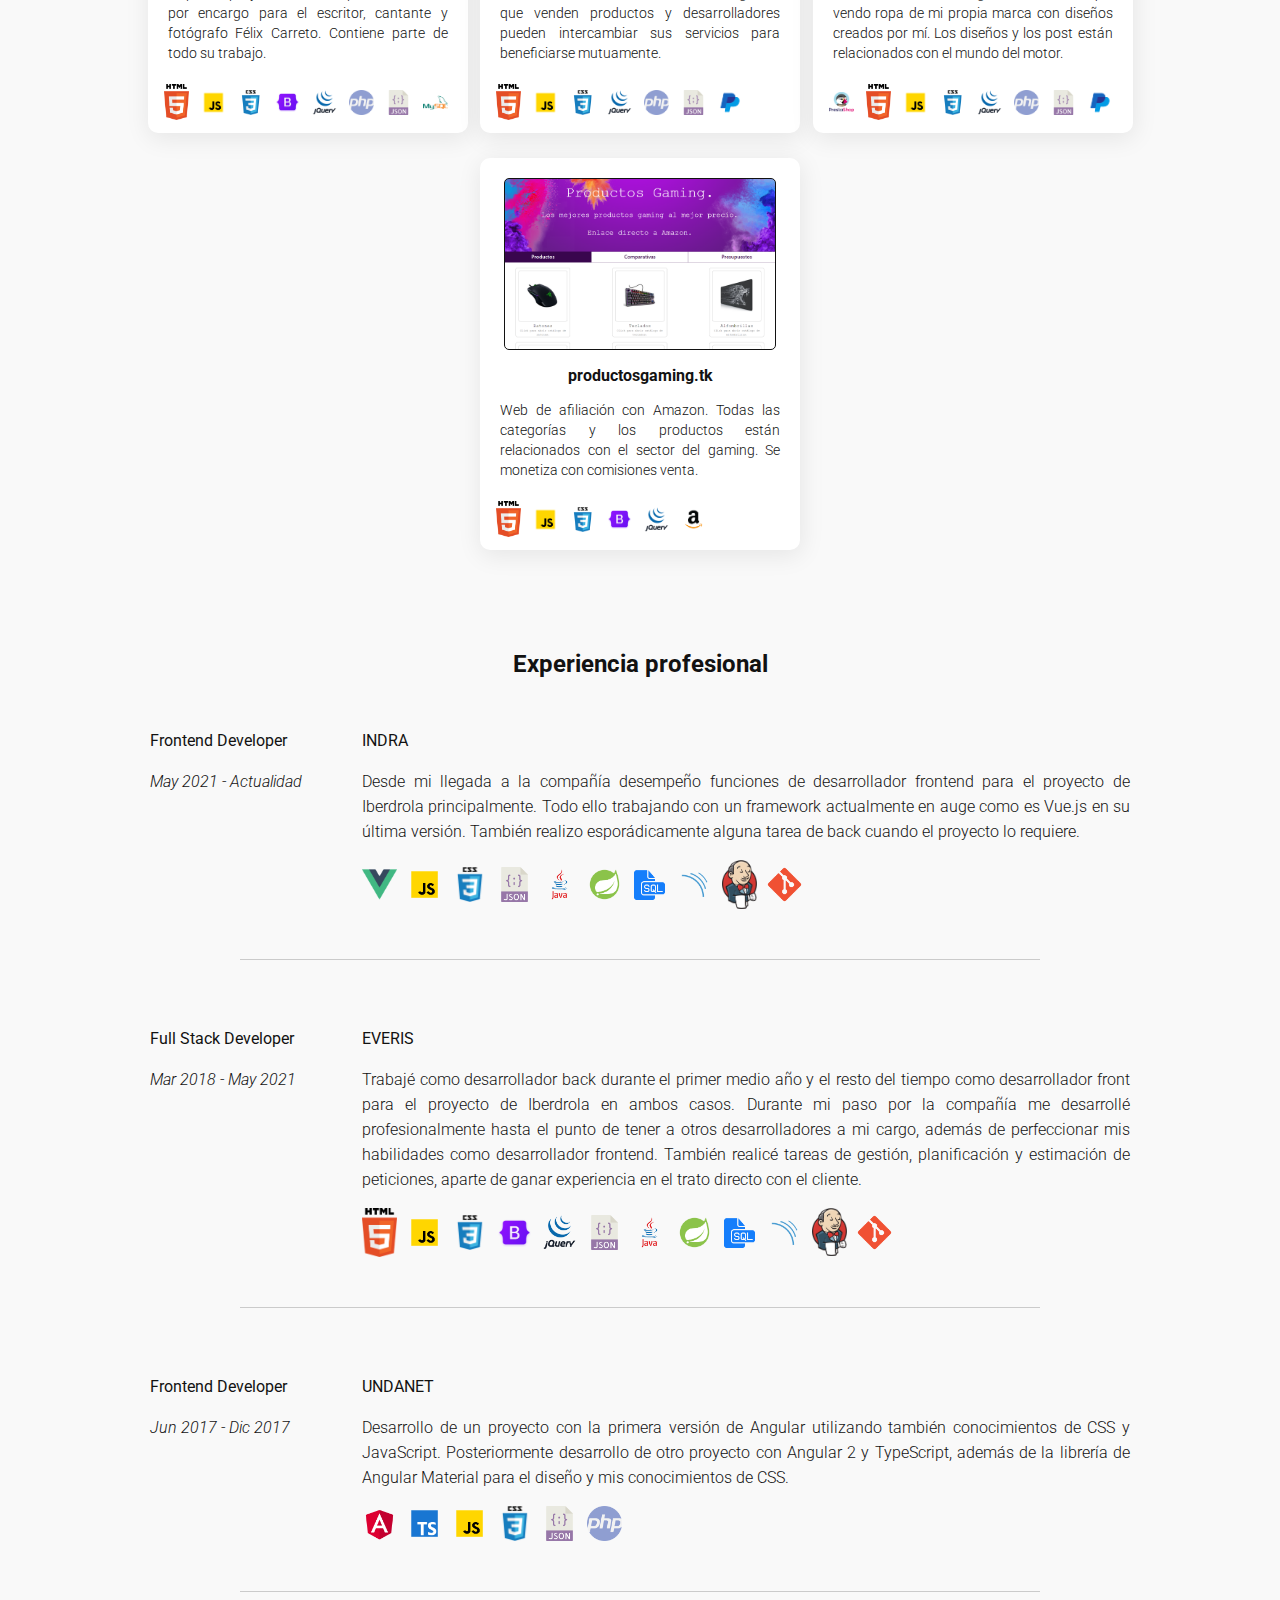
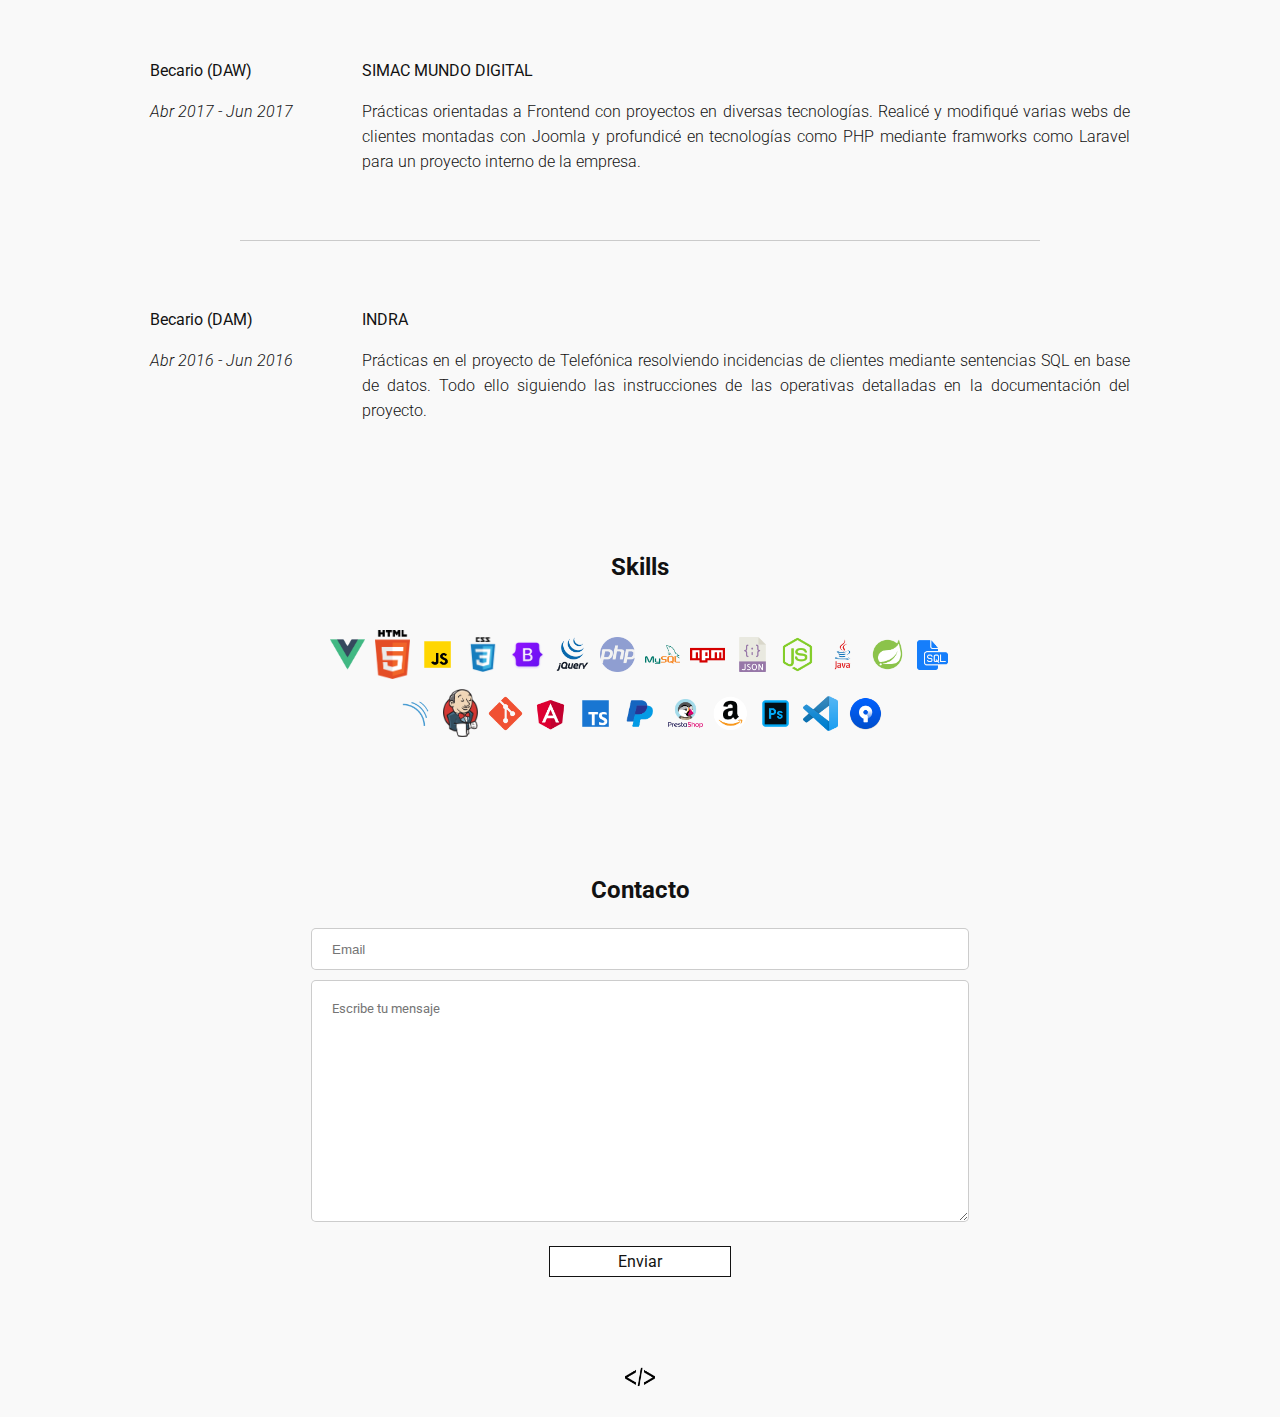
==== commit 01803c57: "Nuevo proyecto añadido" ====
--- a/index.html
+++ b/index.html
@@ -5,7 +5,7 @@
         <link rel="icon" type="image/png" href="img/fav.png">
         <meta charset="UTF-8">
         <meta name="title" content="David Caballero Calvo - Frontend Developer">
-        <meta name="description" content="Me llamo David y me considero una persona responsable, trabajadora y perfeccionista. Soy de mentalidad inquieta, siempre estoy buscando nuevos retos y nuevas cosas que aprender. Adicto a todo lo que esté relacionado con negocios online, estar pensando ideas constantemente, llevarlas a cabo y disfrutar el proceso de haber creado algo desde cero. <br>En el 2013 tomé la decisión de estudiar el CFGS de Desarrollo de Aplicaciones Multiplataforma y después estudié el CFGS de Desarrollo de Aplicaciones Web. A día de hoy tengo la suerte de poder dedicarme a lo que más me gusta y dar rienda suelta a mi creatividad, lo que hace que disfrute de mi trabajo. Mi tiempo de desconexión lo cubro con aficiones como tocar el piano, la guitarra y salir a hacer rutas de mountain bike.">
+        <meta name="description" content="Me llamo David y me considero una persona responsable, trabajadora y perfeccionista. Soy de mentalidad inquieta, siempre estoy buscando nuevos retos y nuevas cosas que aprender. Adicto a todo lo que esté relacionado con negocios online, estar pensando ideas constantemente, llevarlas a cabo y disfrutar el proceso de haber creado algo desde cero. En el 2013 tomé la decisión de estudiar el CFGS de Desarrollo de Aplicaciones Multiplataforma y después estudié el CFGS de Desarrollo de Aplicaciones Web. A día de hoy tengo la suerte de poder dedicarme a lo que más me gusta y dar rienda suelta a mi creatividad, lo que hace que disfrute de mi trabajo. Mi tiempo de desconexión lo cubro con aficiones como tocar el piano, la guitarra y salir a hacer rutas de mountain bike.">
 
         <script src="libs/jquery-3.2.1/jquery-latest.js"></script>
         <link rel="preconnect" href="https://fonts.googleapis.com">
@@ -15,6 +15,16 @@
 
         <link id="link-css" href="css/index.css" rel="stylesheet" type="text/css"/>
         <script src="js/index.js"></script>
+
+        <!-- Global site tag (gtag.js) - Google Analytics -->
+        <script async src="https://www.googletagmanager.com/gtag/js?id=G-T77CBXR9S8"></script>
+        <script>
+            window.dataLayer = window.dataLayer || [];
+            function gtag(){dataLayer.push(arguments);}
+            gtag('js', new Date());
+
+            gtag('config', 'G-T77CBXR9S8');
+        </script>
     </head>
     <body>
         <div class="header-desktop">
@@ -65,6 +75,21 @@
         <div id="proyectos-personales" class="seccion-proyectos">
             <p class="titulo-seccion">Proyectos personales</p>
             <div class="contenedor-proyectos">
+                <div class="box-proyecto">
+                    <div id="img-lafotodeldia" class="img-proyecto"></div>
+                    <p class="titulo-proyecto"><a href="https://lafotodeldia.netlify.app/" target="_blank">lafotodeldia.app</a></p>
+                    <p class="descripcion-proyecto">Red social inspirada en un Intagram competitivo. Sube fotos, vota las de los demás usuarios y escala en el ranking para conseguir premios.</p>
+                    <div class="tecnologias-proyecto">
+                        <img src="img/vue.png" alt="Vue.js" title="Vue.js">
+                        <img src="img/js.png" alt="Javascript" title="Javascript">
+                        <img src="img/css.png" alt="CSS" title="CSS">
+                        <img src="img/php.png" alt="PHP" title="PHP">
+                        <img src="img/mysql.png" alt="MySQL" title="MySQL">
+                        <img src="img/npm.png" alt="NPM" title="NPM">
+                        <img src="img/json.png" alt="JSON" title="JSON">
+                        <img src="img/node.png" alt="Node.js" title="Node.js">
+                    </div>
+                </div>
                 <div class="box-proyecto">
                     <div id="img-grupetapp" class="img-proyecto"></div>
                     <p class="titulo-proyecto"><a href="https://grupetapp.com" target="_blank">grupetapp.com</a></p>
--- a/css/index.css
+++ b/css/index.css
@@ -483,6 +483,10 @@
     /* FIN ANIMACION HAMBURGUESA */
 }
 
+#img-lafotodeldia {
+    background-image: url('../img/lafotodeldia.png');
+}
+
 #img-grupetapp {
     background-image: url('../img/grupetapp.png');
 }
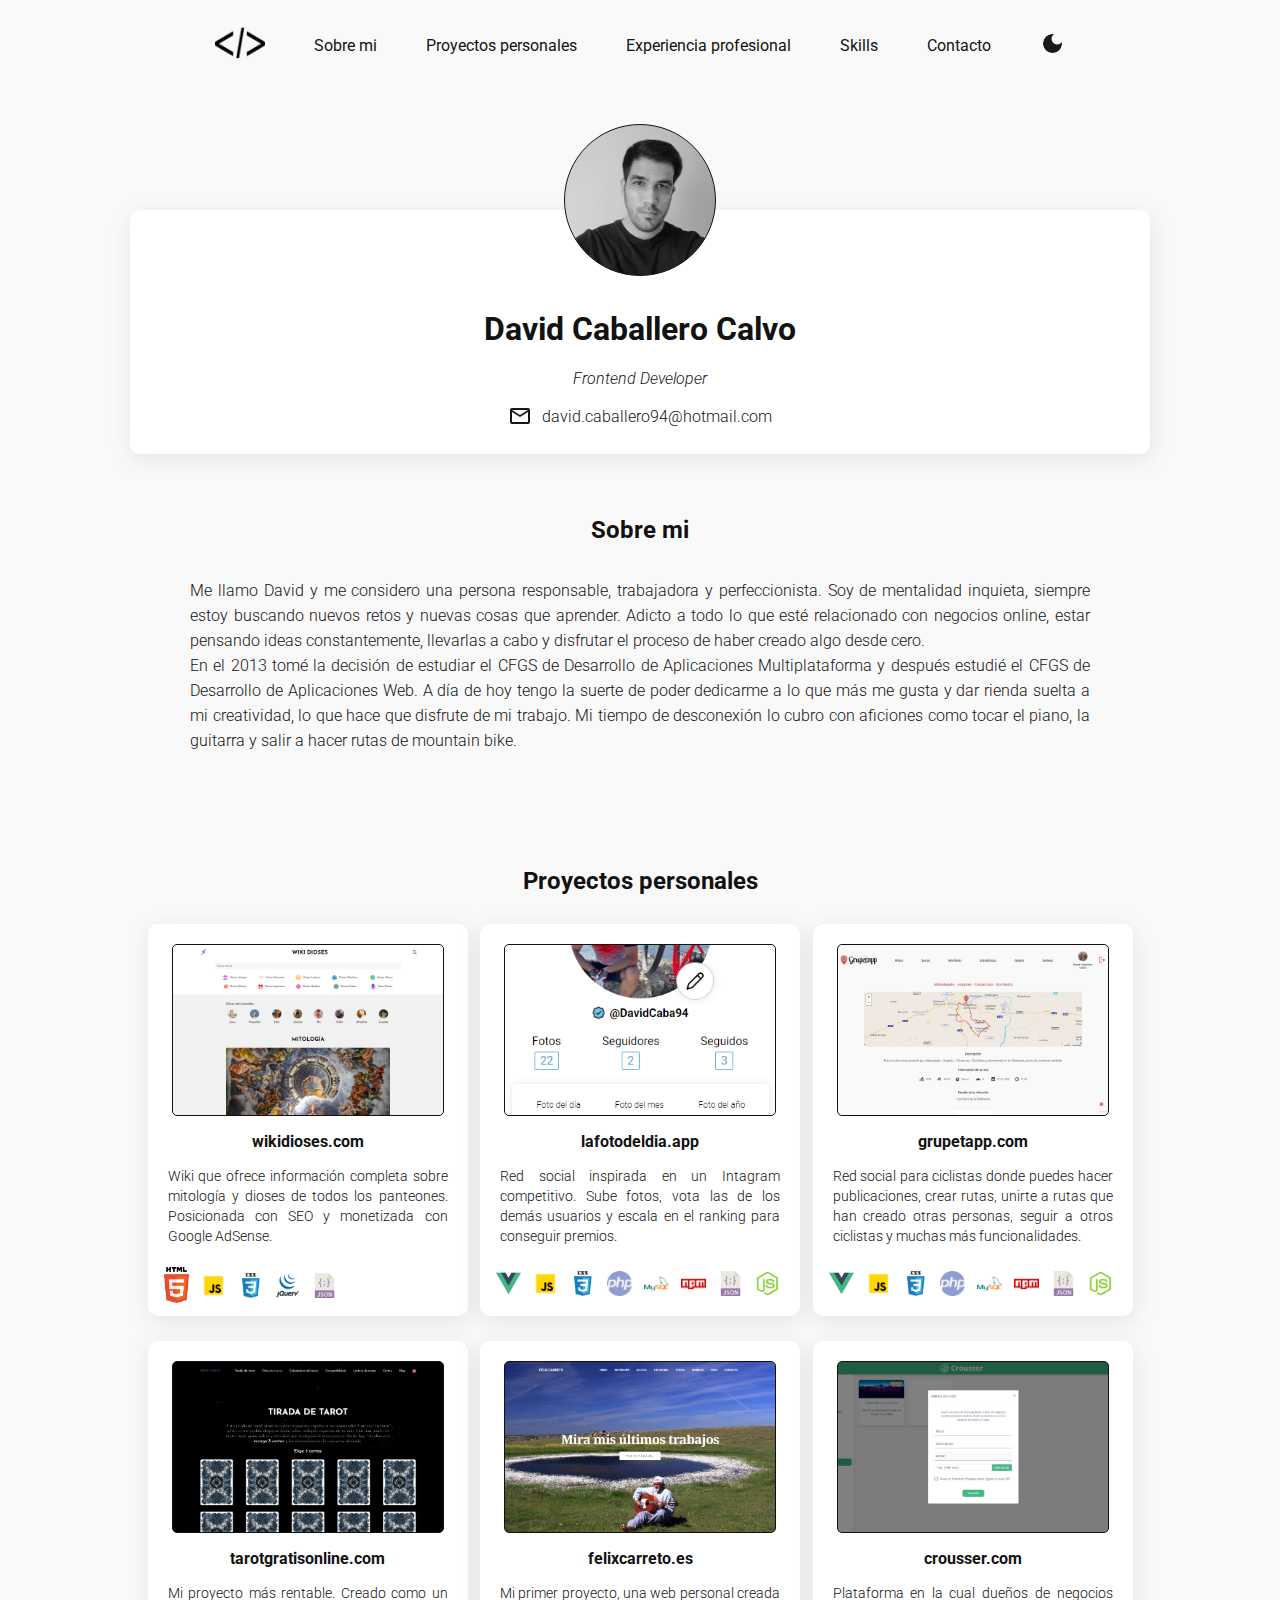
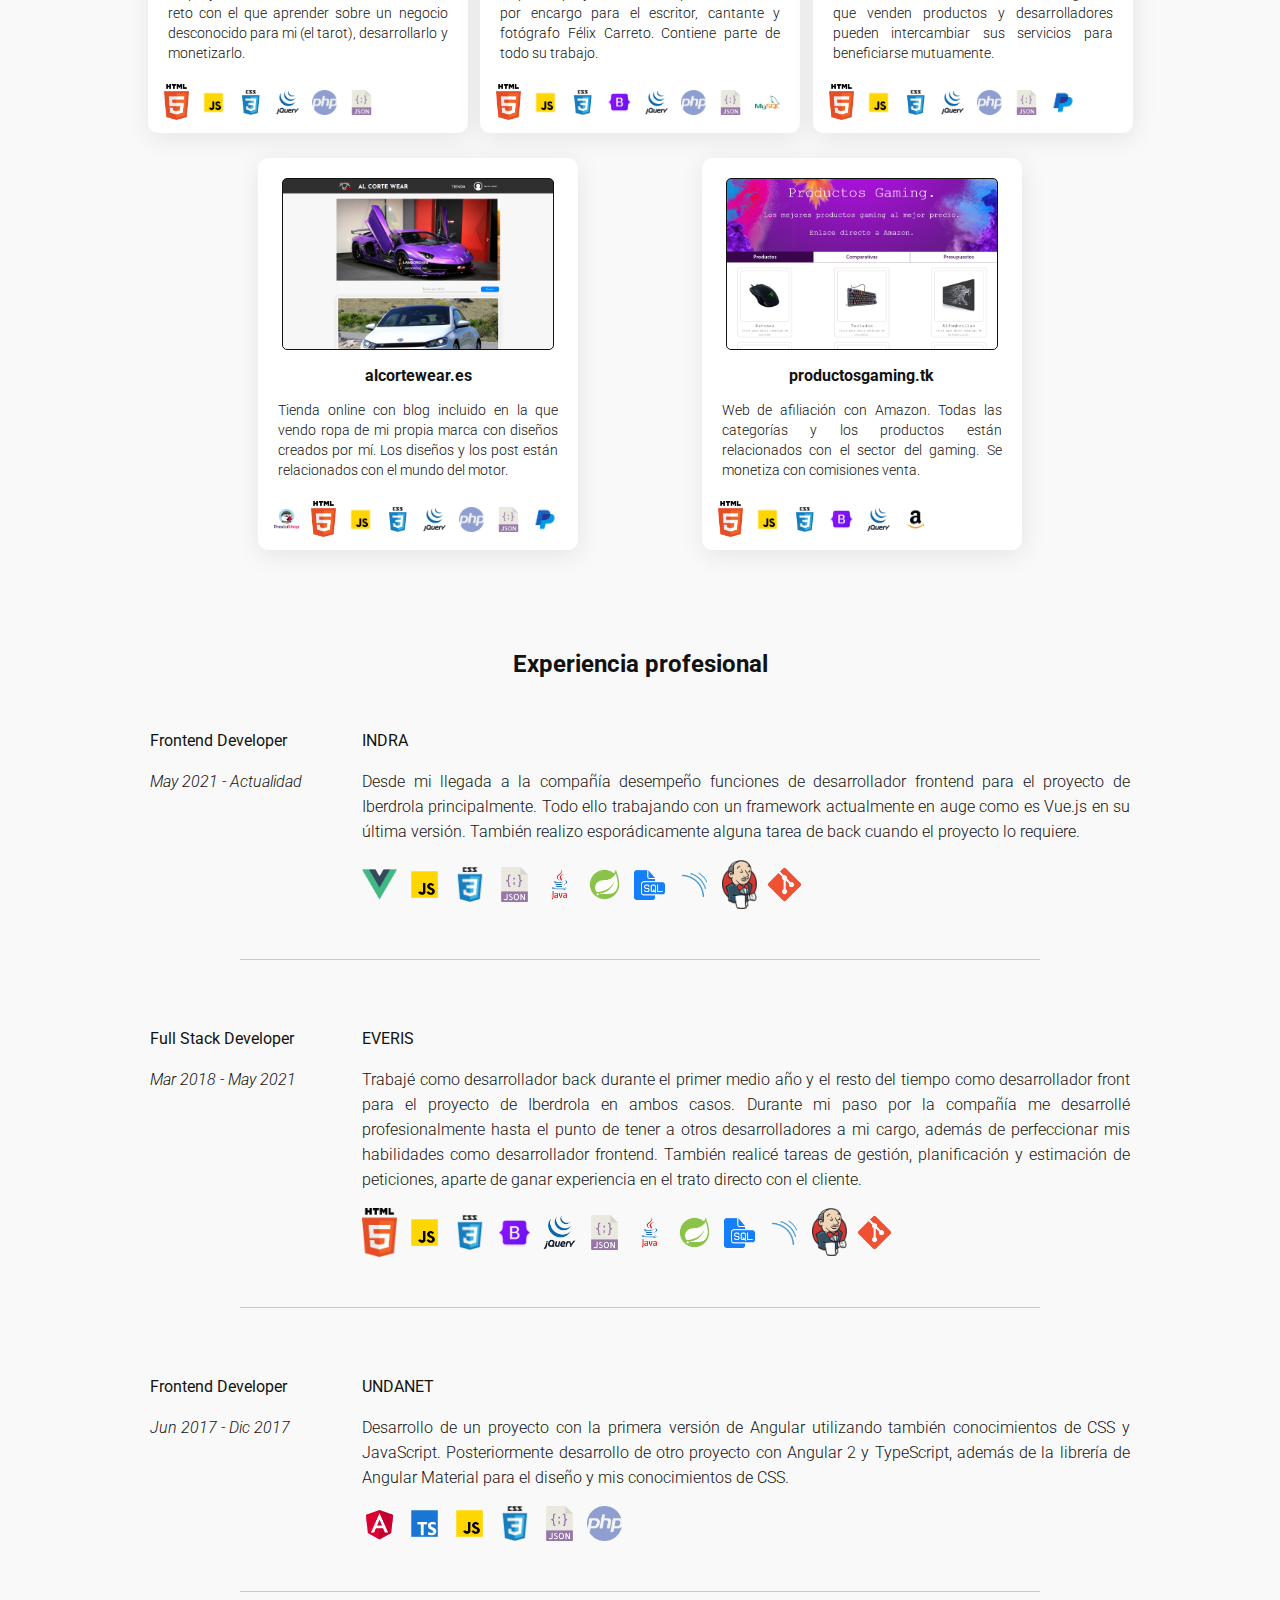
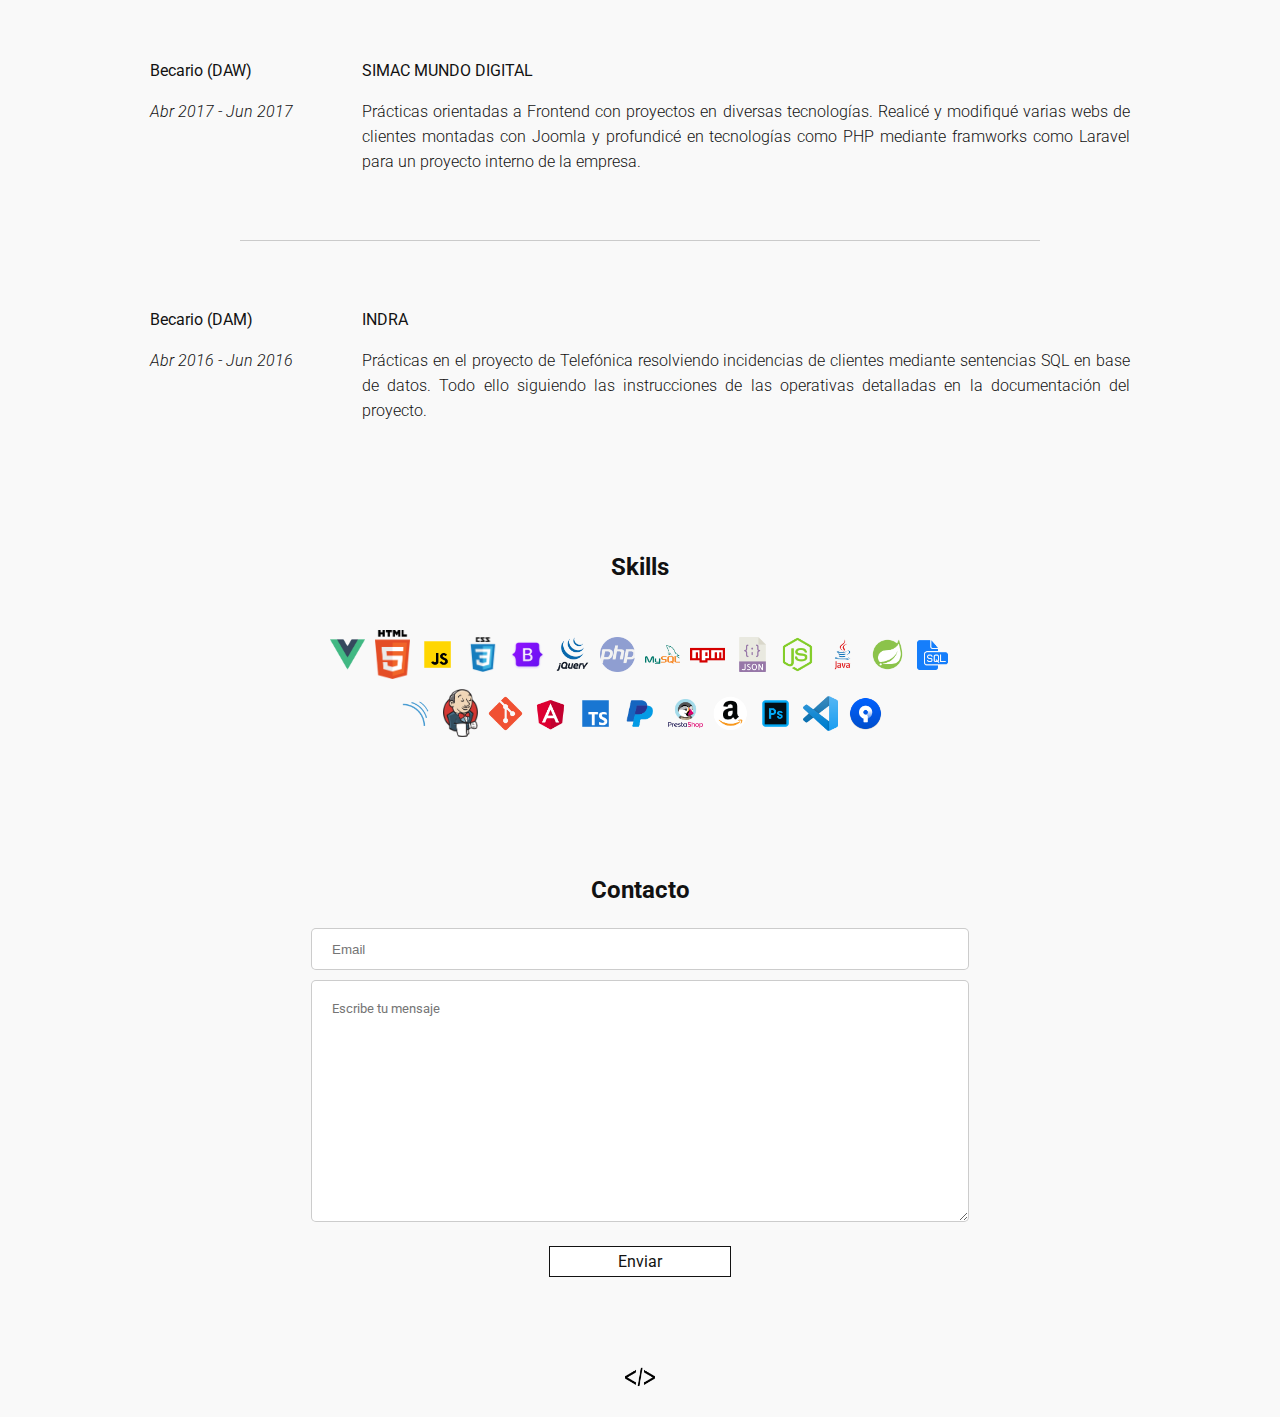
==== commit 0e06f86c: "Nuevo proyecto wikidioses" ====
--- a/index.html
+++ b/index.html
@@ -76,6 +76,18 @@
             <p class="titulo-seccion">Proyectos personales</p>
             <div class="contenedor-proyectos">
                 <div class="box-proyecto">
+                    <div id="img-wikidioses" class="img-proyecto"></div>
+                    <p class="titulo-proyecto"><a href="https://wikidioses.com/" target="_blank">wikidioses.com</a></p>
+                    <p class="descripcion-proyecto">Wiki que ofrece información completa sobre mitología y dioses de todos los panteones. Posicionada con SEO y monetizada con Google AdSense.</p>
+                    <div class="tecnologias-proyecto">
+                        <img src="img/html.png" alt="HTML" title="HTML">
+                        <img src="img/js.png" alt="Javascript" title="Javascript">
+                        <img src="img/css.png" alt="CSS" title="CSS">
+                        <img src="img/jquery.png" alt="JQuery" title="JQuery">
+                        <img src="img/json.png" alt="JSON" title="JSON">
+                    </div>
+                </div>
+                <div class="box-proyecto">
                     <div id="img-lafotodeldia" class="img-proyecto"></div>
                     <p class="titulo-proyecto"><a href="https://lafotodeldia.netlify.app/" target="_blank">lafotodeldia.app</a></p>
                     <p class="descripcion-proyecto">Red social inspirada en un Intagram competitivo. Sube fotos, vota las de los demás usuarios y escala en el ranking para conseguir premios.</p>
@@ -107,7 +119,7 @@
                 </div>
                 <div class="box-proyecto">
                     <div id="img-tarot" class="img-proyecto"></div>
-                    <p class="titulo-proyecto"><a href="http://tarotgratisonline.com/" target="_blank">tarotgratisonline.com</a></p>
+                    <p class="titulo-proyecto"><a href="https://tarotgratisonline.com/" target="_blank">tarotgratisonline.com</a></p>
                     <p class="descripcion-proyecto">Mi proyecto más rentable. Creado como un reto con el que aprender sobre un negocio desconocido para mi (el tarot), desarrollarlo y monetizarlo.</p>
                     <div class="tecnologias-proyecto">
                         <img src="img/html.png" alt="HTML" title="HTML">
--- a/css/index.css
+++ b/css/index.css
@@ -482,6 +482,9 @@
     }
     /* FIN ANIMACION HAMBURGUESA */
 }
+#img-wikidioses {
+    background-image: url('../img/wikidioses.png');
+}
 
 #img-lafotodeldia {
     background-image: url('../img/lafotodeldia.png');
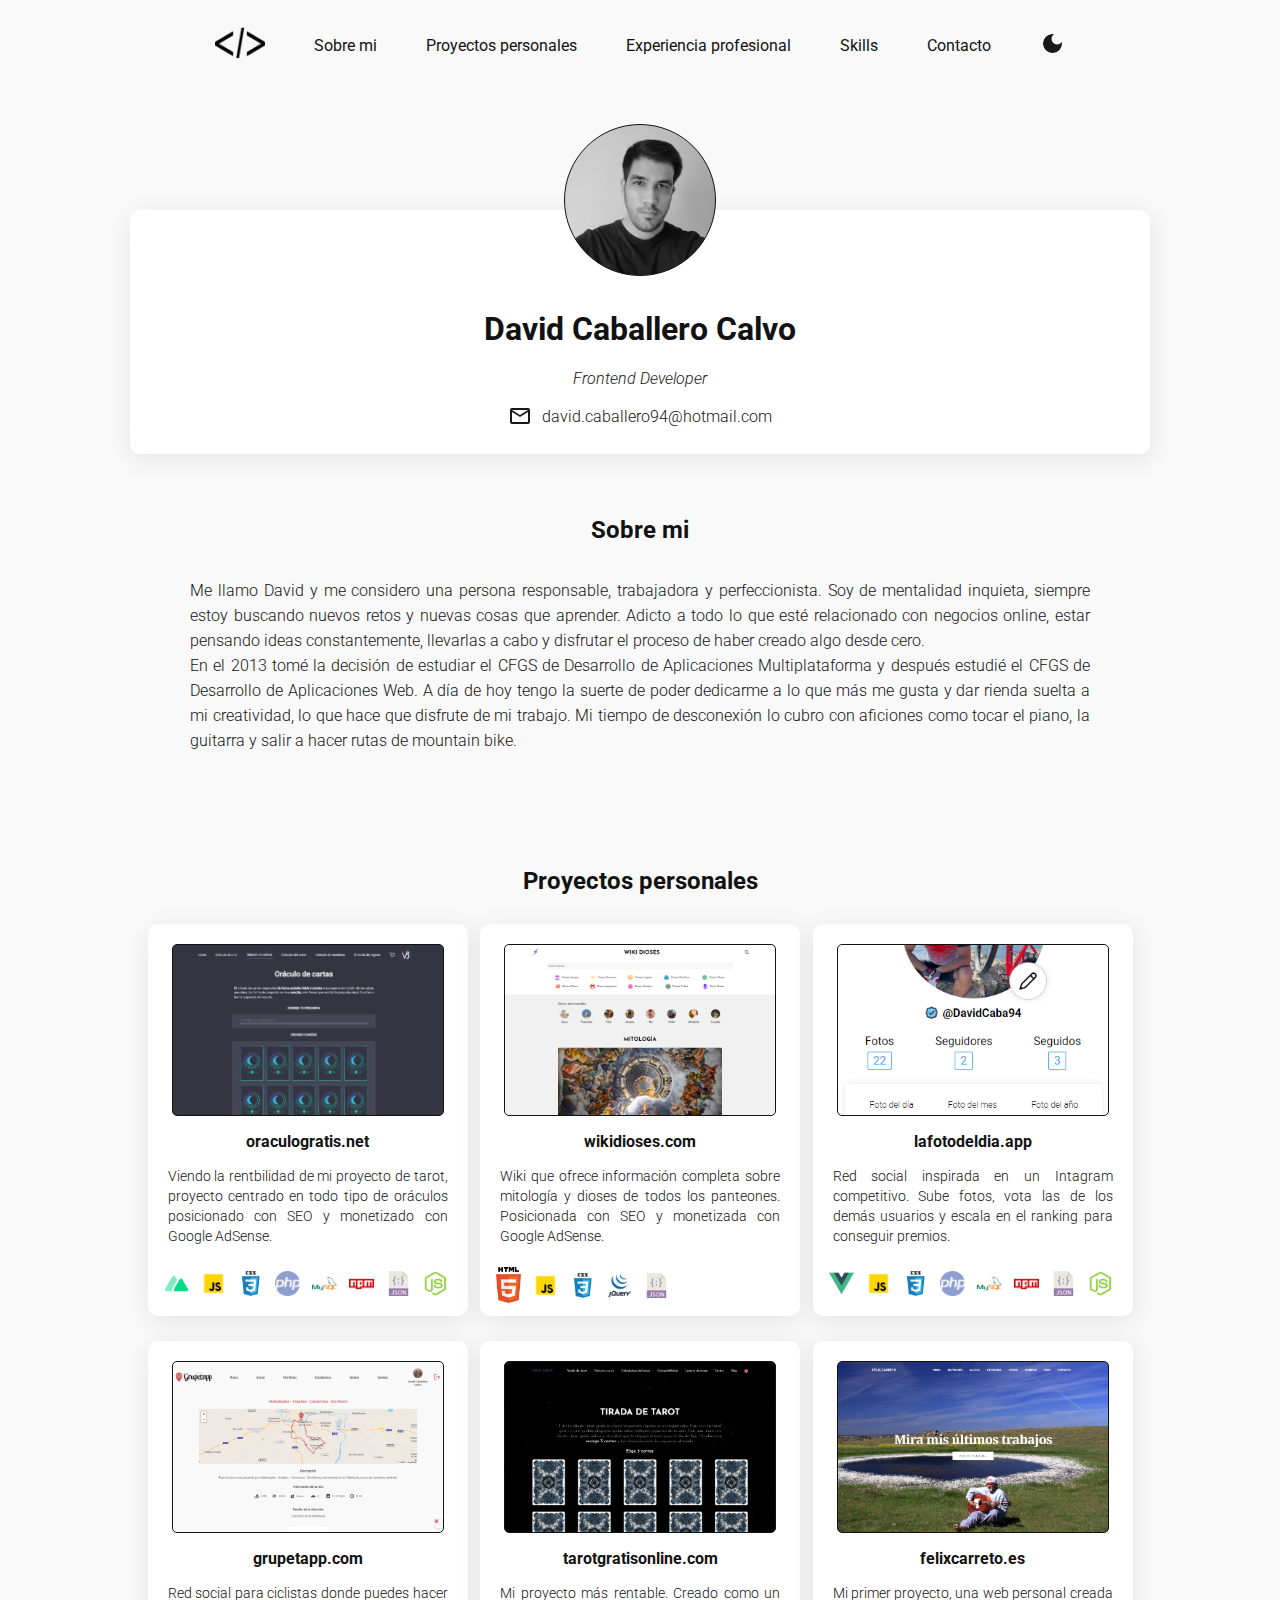
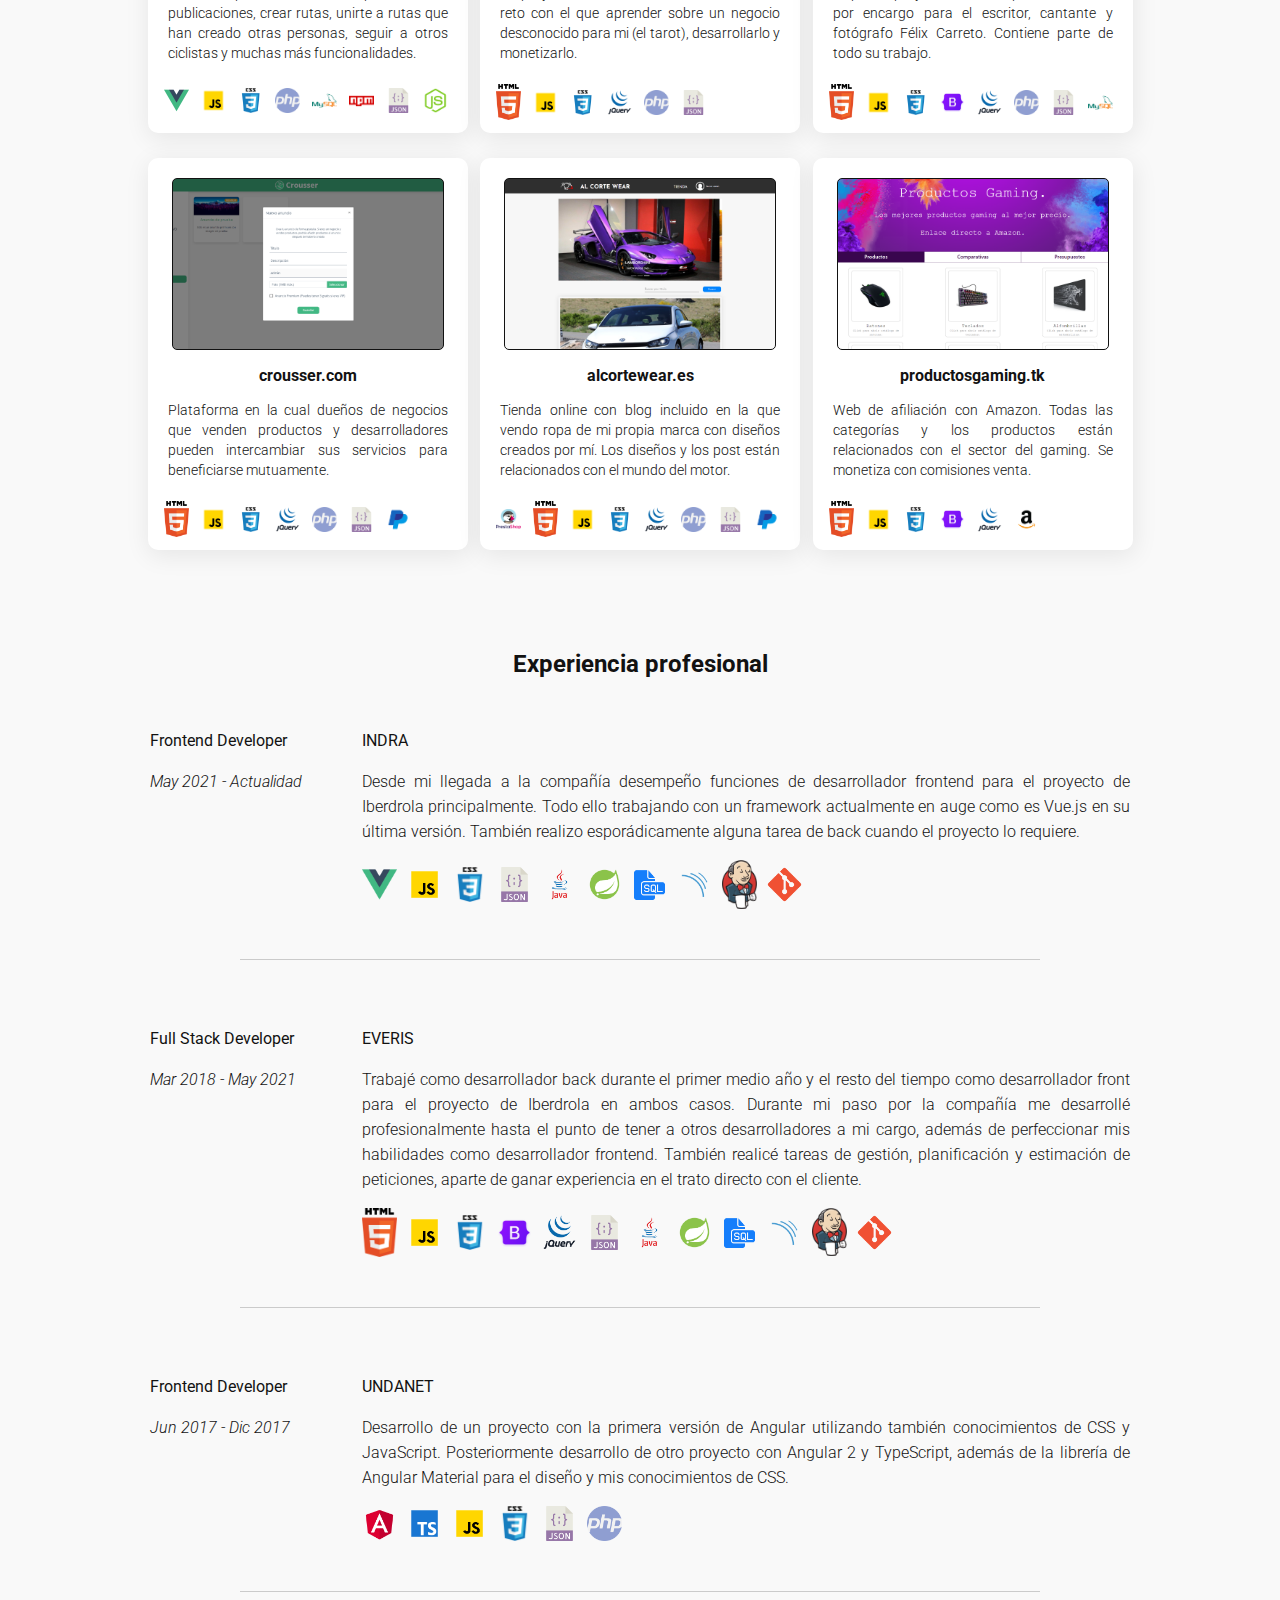
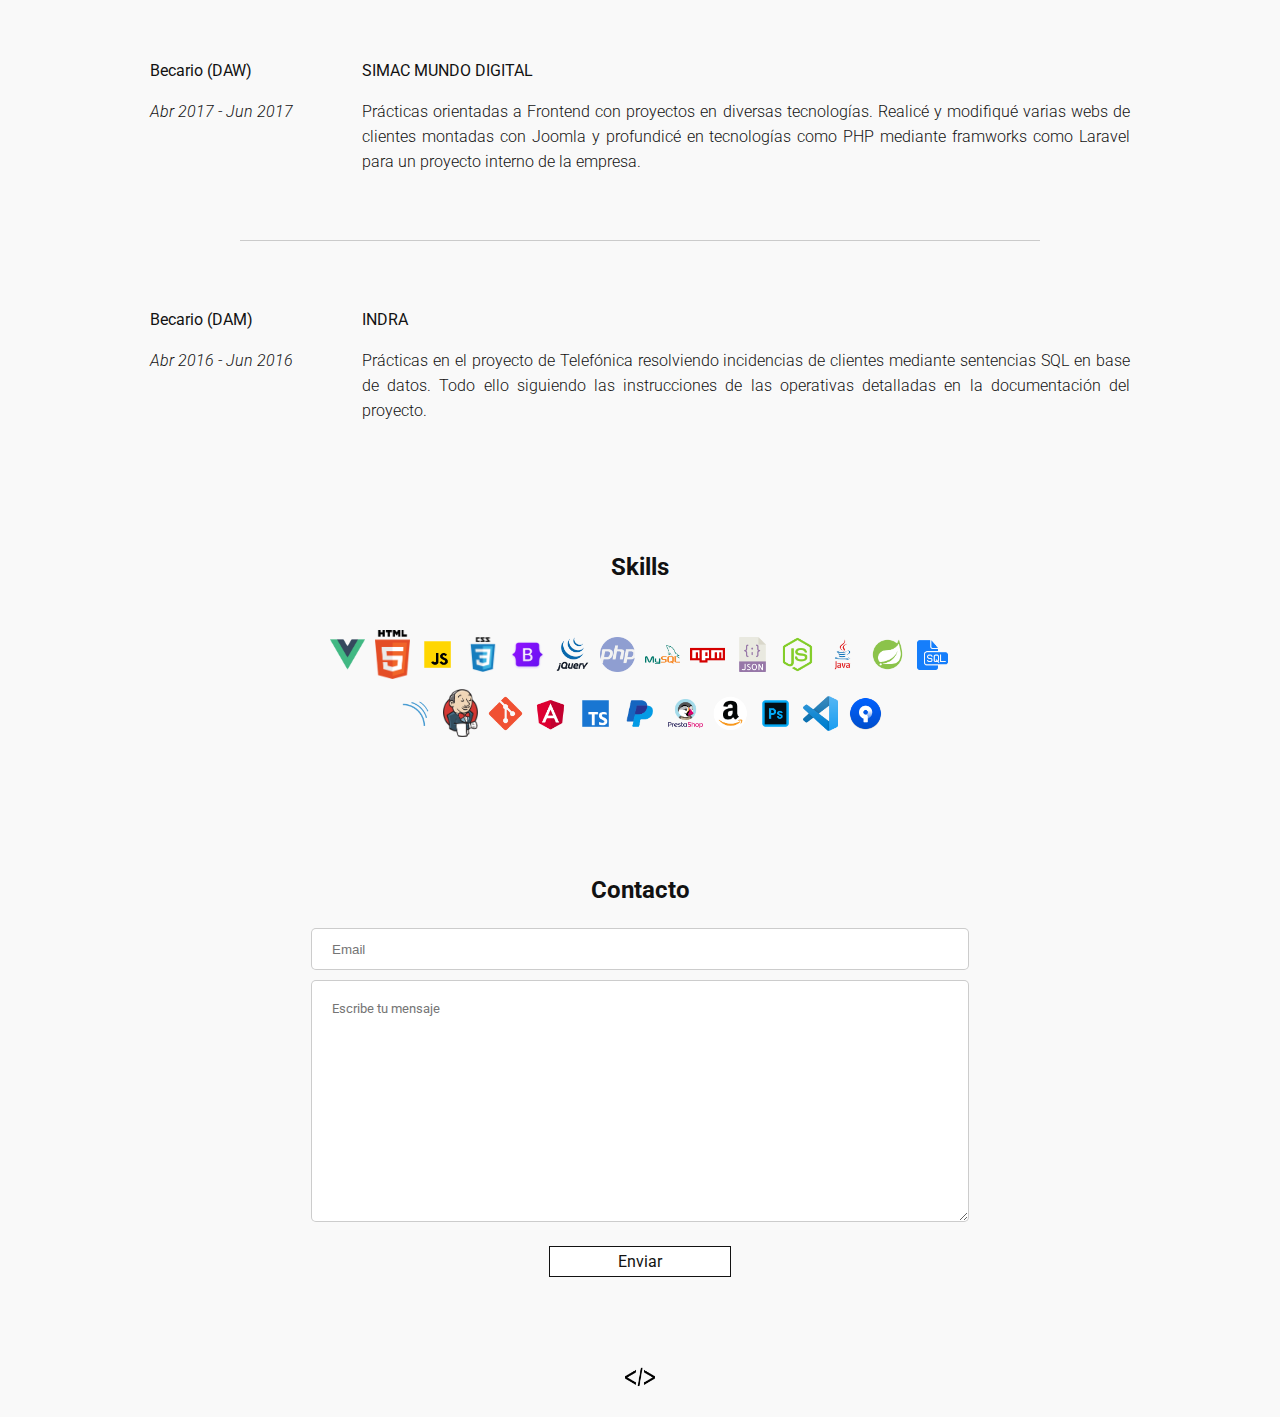
==== commit bd669945: "Nuevo enlace para el oráculo" ====
--- a/index.html
+++ b/index.html
@@ -76,6 +76,21 @@
             <p class="titulo-seccion">Proyectos personales</p>
             <div class="contenedor-proyectos">
                 <div class="box-proyecto">
+                    <div id="img-oraculogratis" class="img-proyecto"></div>
+                    <p class="titulo-proyecto"><a href="https://oraculogratis.net/" target="_blank">oraculogratis.net</a></p>
+                    <p class="descripcion-proyecto">Viendo la rentbilidad de mi proyecto de tarot, proyecto centrado en todo tipo de oráculos posicionado con SEO y monetizado con Google AdSense.</p>
+                    <div class="tecnologias-proyecto">
+                        <img src="img/nuxt.png" alt="Nuxt.js" title="Nuxt.js">
+                        <img src="img/js.png" alt="Javascript" title="Javascript">
+                        <img src="img/css.png" alt="CSS" title="CSS">
+                        <img src="img/php.png" alt="PHP" title="PHP">
+                        <img src="img/mysql.png" alt="MySQL" title="MySQL">
+                        <img src="img/npm.png" alt="NPM" title="NPM">
+                        <img src="img/json.png" alt="JSON" title="JSON">
+                        <img src="img/node.png" alt="Node.js" title="Node.js">
+                    </div>
+                </div>
+                <div class="box-proyecto">
                     <div id="img-wikidioses" class="img-proyecto"></div>
                     <p class="titulo-proyecto"><a href="https://wikidioses.com/" target="_blank">wikidioses.com</a></p>
                     <p class="descripcion-proyecto">Wiki que ofrece información completa sobre mitología y dioses de todos los panteones. Posicionada con SEO y monetizada con Google AdSense.</p>
--- a/css/index.css
+++ b/css/index.css
@@ -482,6 +482,10 @@
     }
     /* FIN ANIMACION HAMBURGUESA */
 }
+#img-oraculogratis {
+    background-image: url('../img/oraculo.jpg');
+}
+
 #img-wikidioses {
     background-image: url('../img/wikidioses.png');
 }
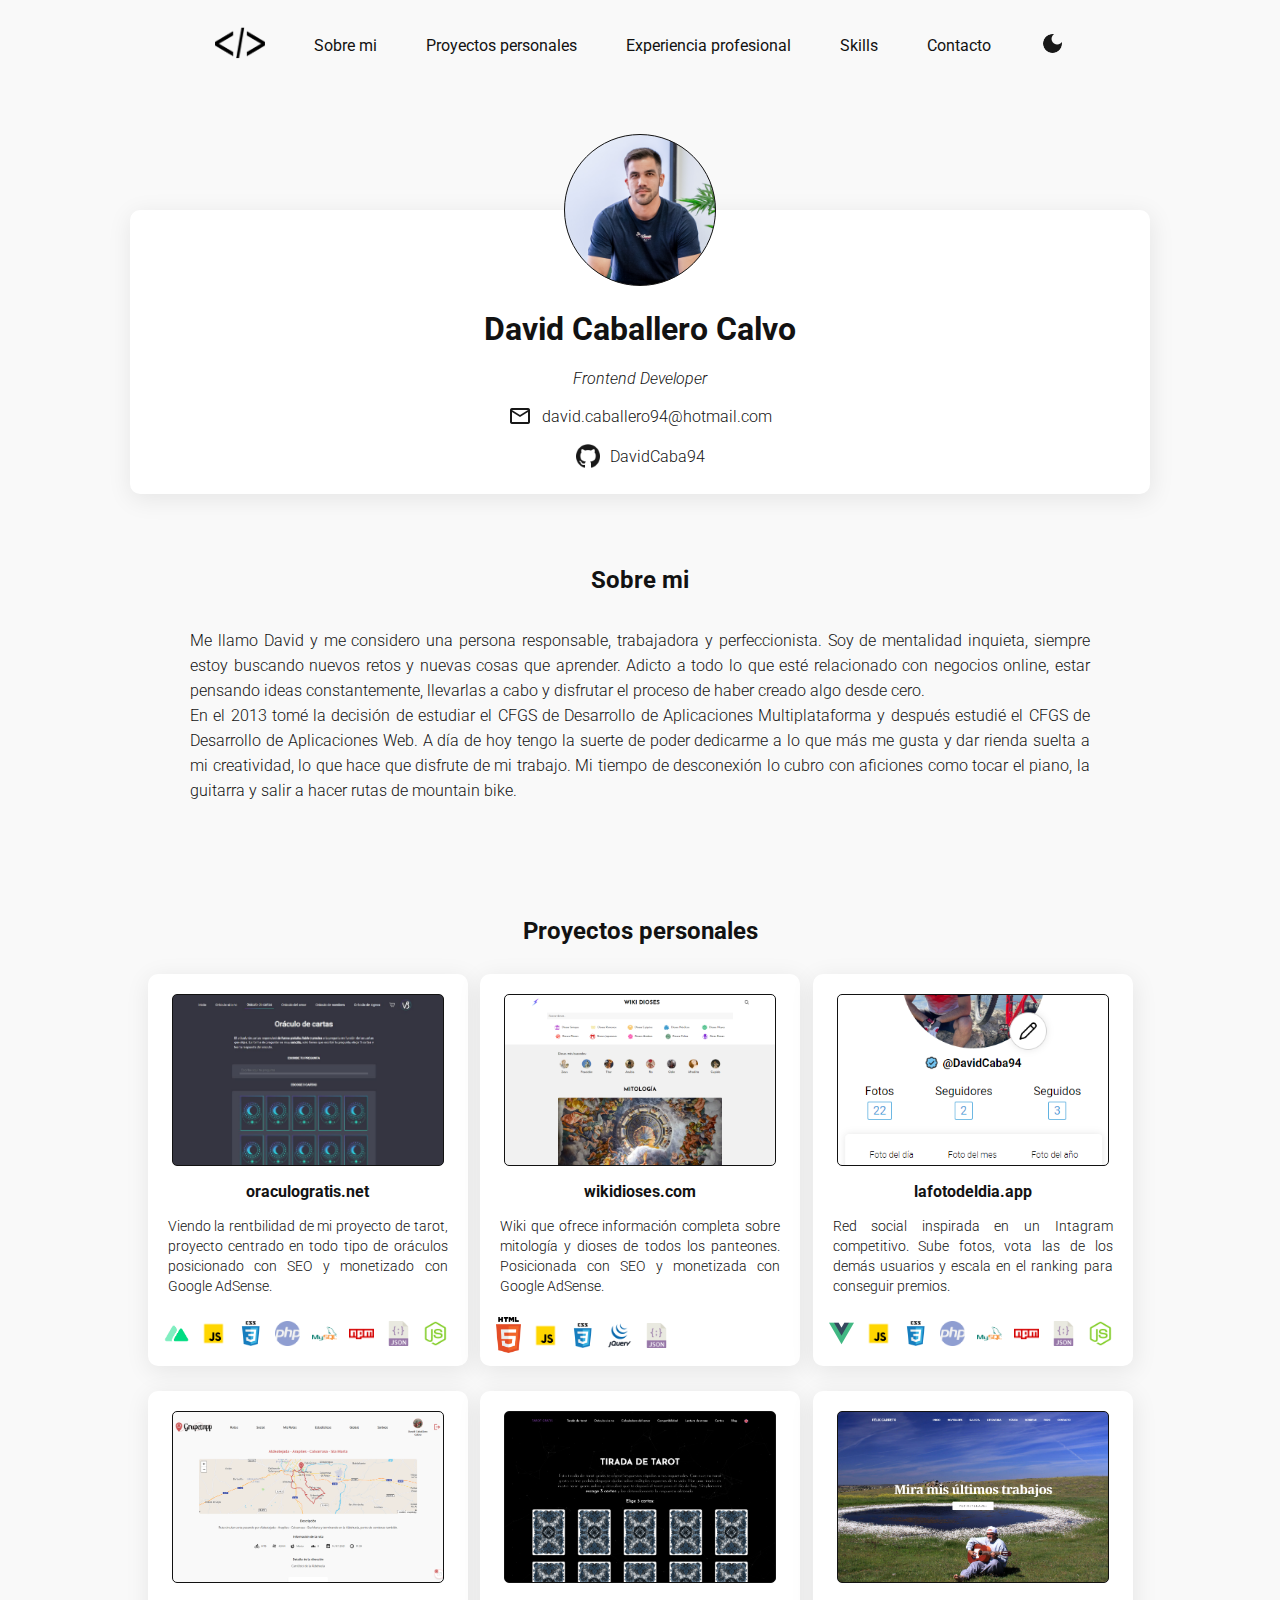
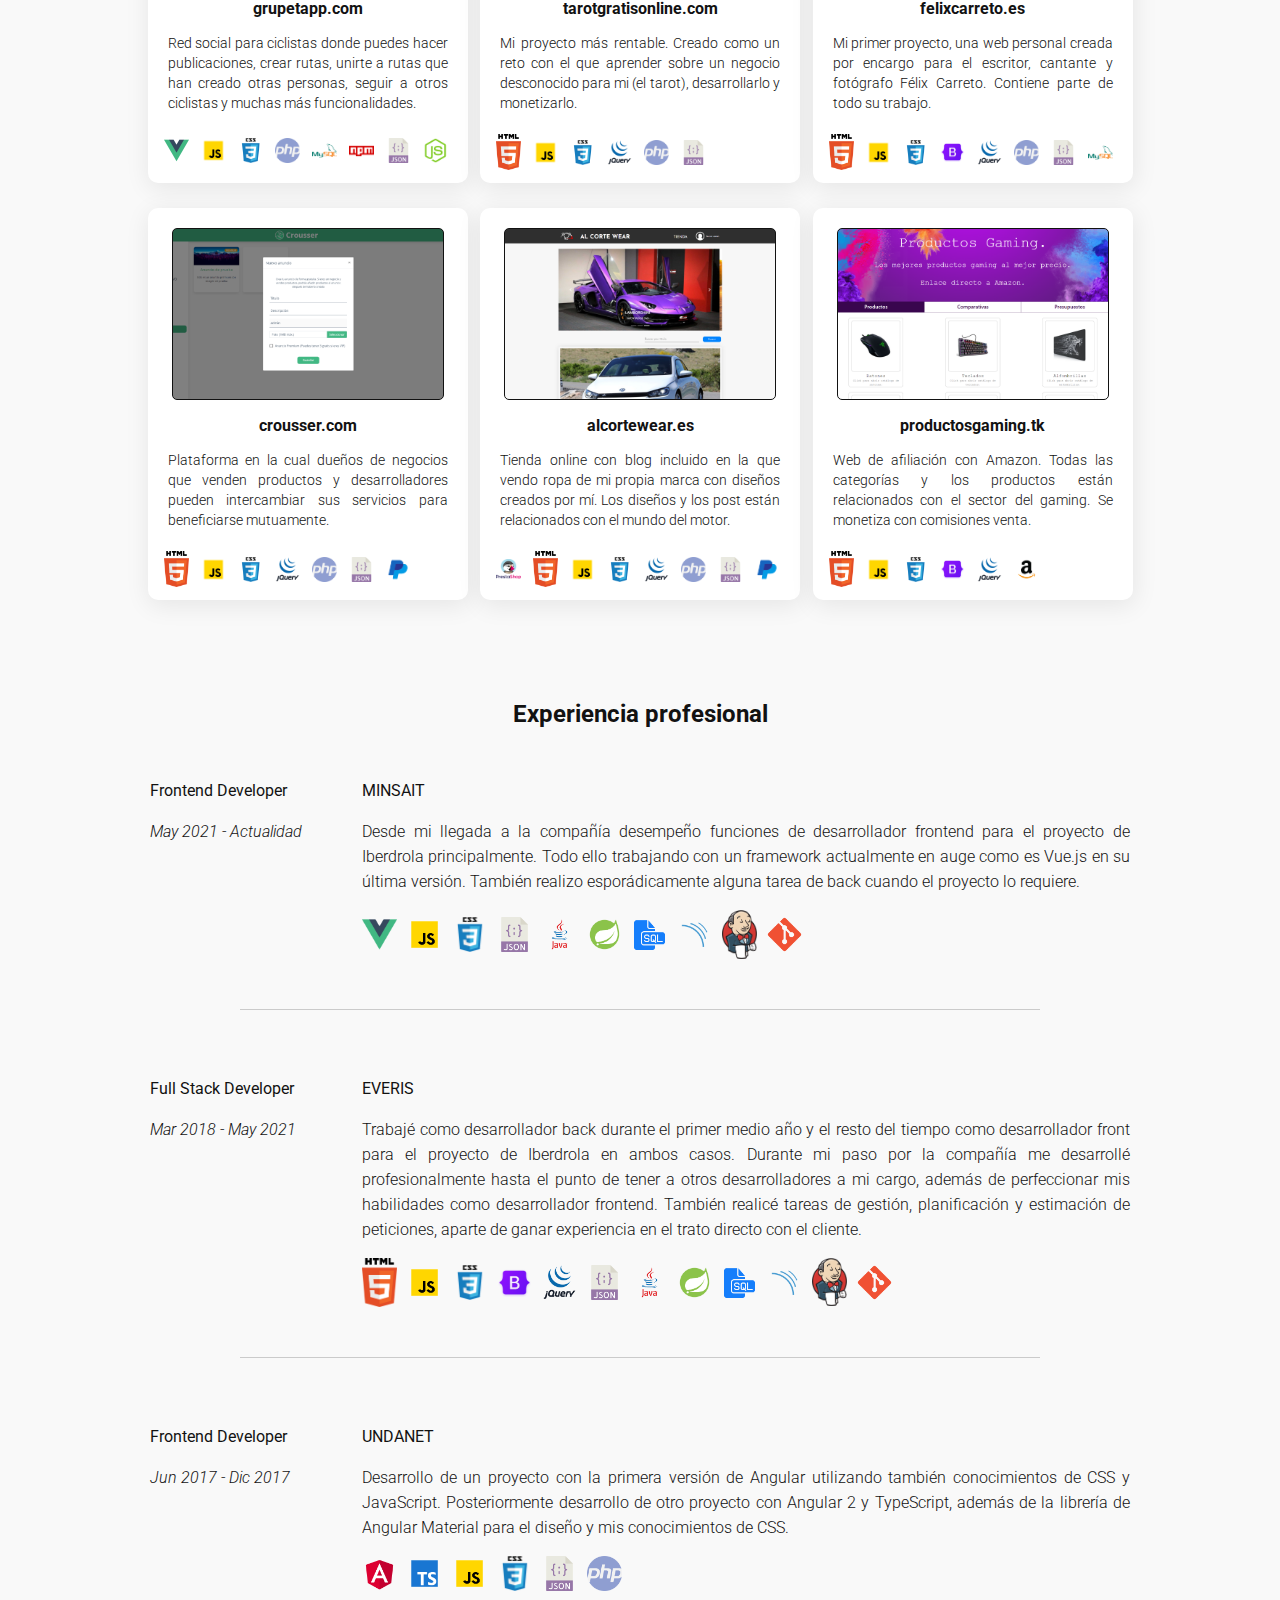
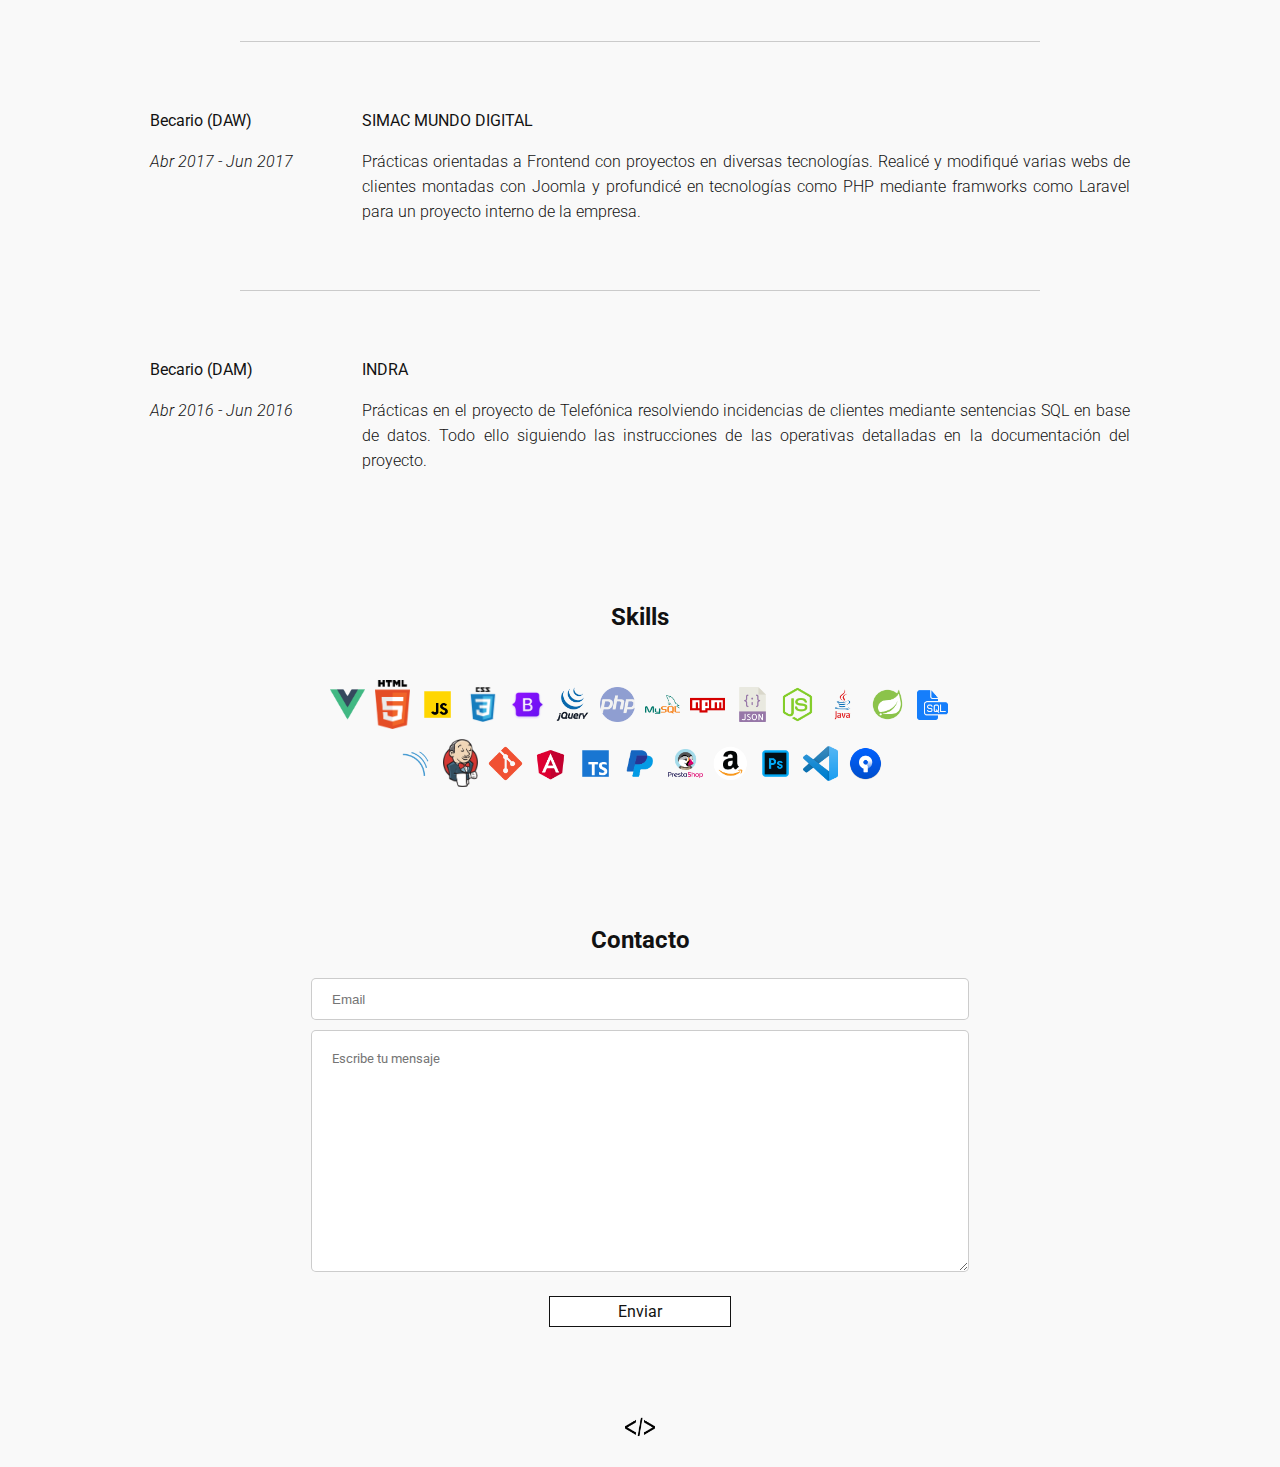
==== commit a4962eef: "Nueva foto de perfil y link a Github" ====
--- a/index.html
+++ b/index.html
@@ -66,6 +66,9 @@
             <a class="email" href="mailto:david.caballero94@hotmail.com">
                 <p class="box-email"><img src="img/email.png">david.caballero94@hotmail.com</p>
             </a>
+            <a class="email" href="https://github.com/DavidCaba94">
+                <p class="box-email"><img src="img/github.png">DavidCaba94</p>
+            </a>
         </div>
         <div class="img-perfil"></div>
         <div class="informacion">
@@ -212,7 +215,7 @@
                     <p><i>May 2021 - Actualidad</i></p>
                 </div>
                 <div class="columna-secundaria">
-                    <p><strong>INDRA</strong></p>
+                    <p><strong>MINSAIT</strong></p>
                     <p>Desde mi llegada a la compañía desempeño funciones de desarrollador frontend para el proyecto de Iberdrola principalmente. Todo ello trabajando con un framework actualmente en auge como es Vue.js en su última versión. También realizo esporádicamente alguna tarea de back cuando el proyecto lo requiere.</p>
                     <div class="skills-experiencia">
                         <img src="img/vue.png" alt="Vue.js" title="Vue.js">
--- a/css/index.css
+++ b/css/index.css
@@ -75,8 +75,8 @@
     border-radius: 100px;
     border: 1px solid #121212;
     background-color: #ffffff;
-    margin-top: -330px;
-    margin-bottom: 240px;
+    margin-top: -360px;
+    margin-bottom: 280px;
     background-image: url('../img/perfil.png');
     background-position: center;
     background-size: cover;
@@ -394,8 +394,8 @@
     .img-perfil {
         width: 120px;
         height: 120px;
-        margin-top: -280px;
-        margin-bottom: 200px;
+        margin-top: -320px;
+        margin-bottom: 250px;
     }
 
     .seccion-info {
